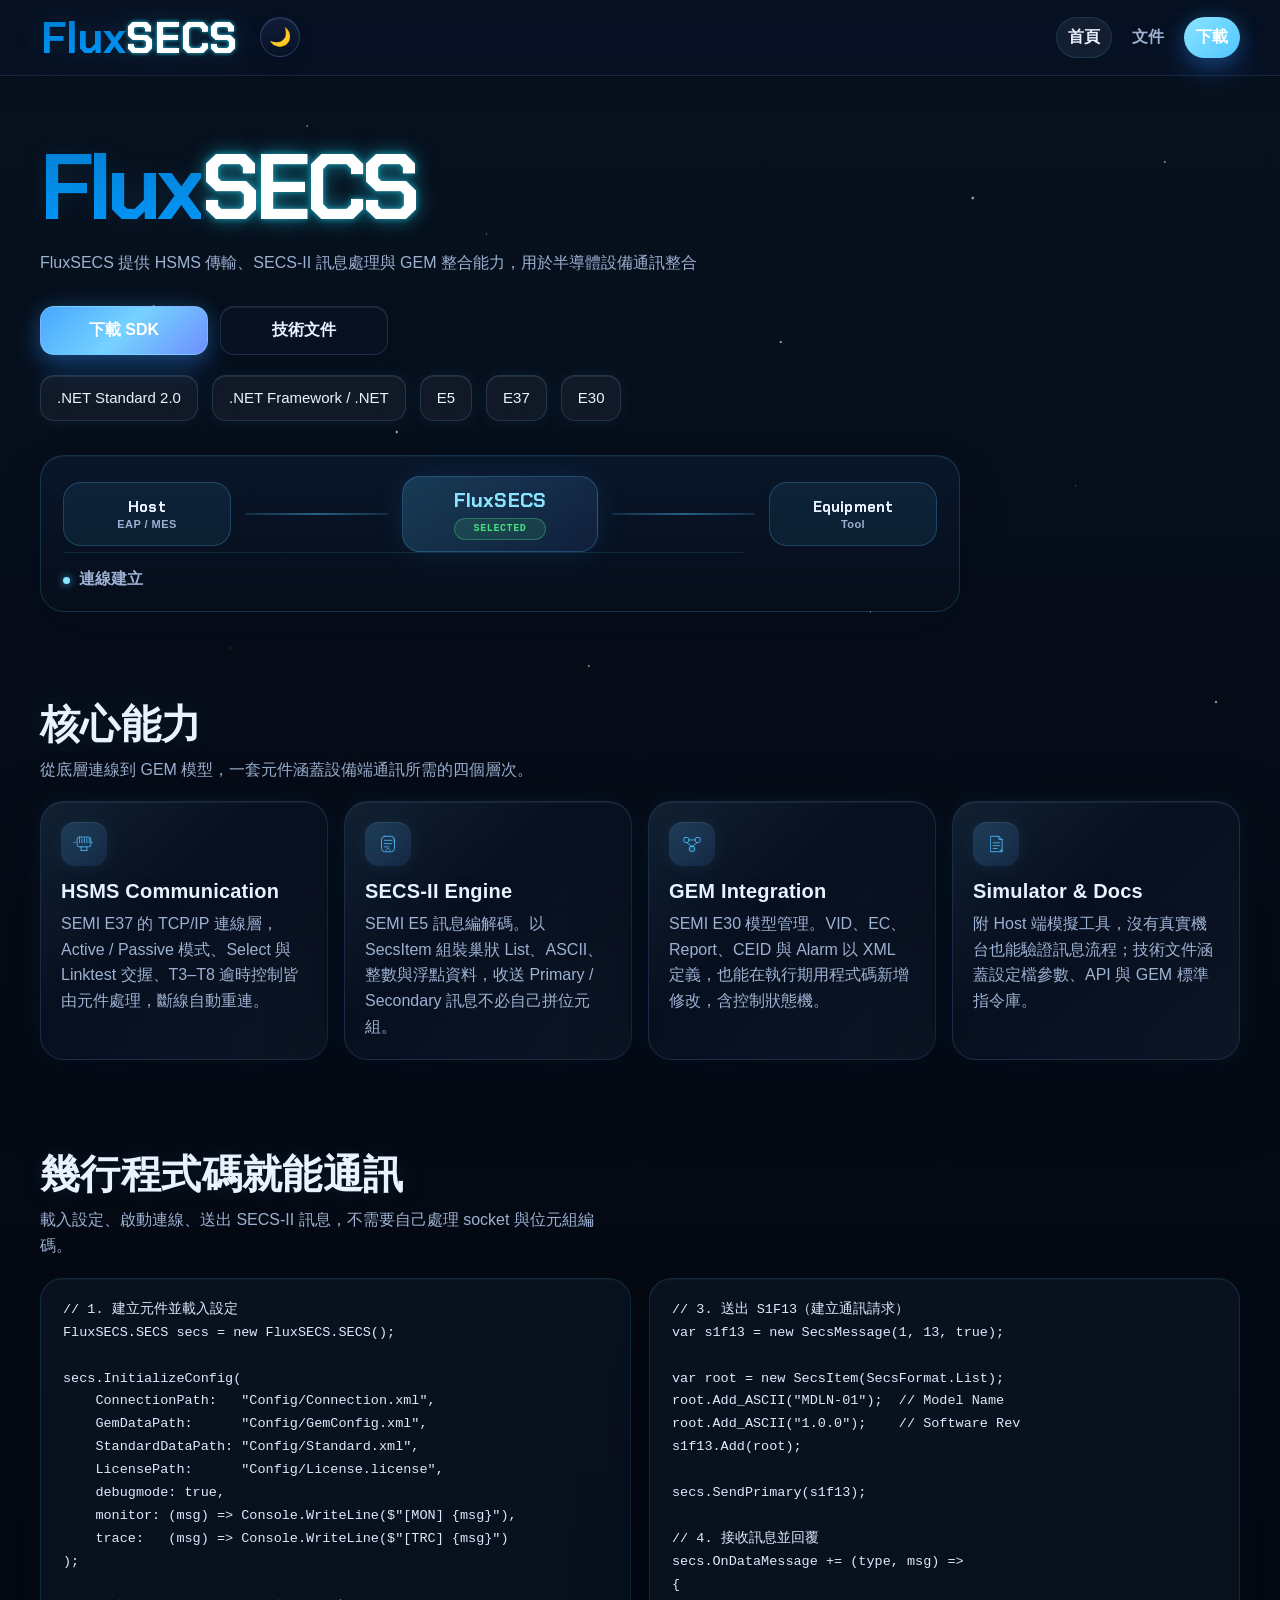
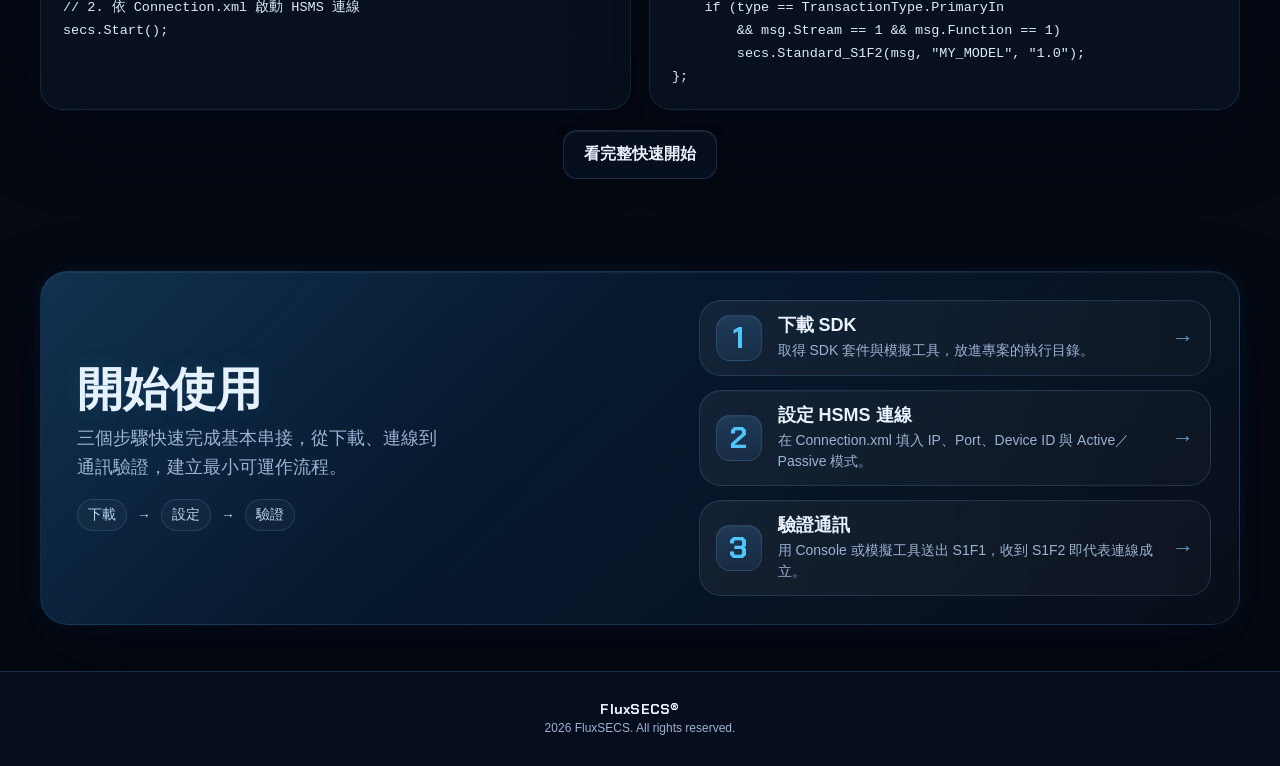
==== index.html @ 49c94592 "Update index.html" ====
<!DOCTYPE html>
<html lang="zh-Hant" data-theme="dark">
<head>
  <meta charset="utf-8"/>
  <meta name="viewport" content="width=device-width, initial-scale=1"/>
  <title>FluxSECS — 半導體設備通訊 SDK（HSMS / SECS-II / GEM）</title>
  <meta name="description" content="FluxSECS 是 .NET Standard 2.0 的半導體設備通訊 SDK，提供 SEMI E37 HSMS 傳輸、E5 SECS-II 訊息處理與 E30 GEM 整合，並附模擬工具與完整技術文件。"/>
  <link rel="preconnect" href="https://fonts.googleapis.com">
  <link rel="preconnect" href="https://fonts.gstatic.com" crossorigin>
  <link href="https://fonts.googleapis.com/css2?family=Chakra+Petch:wght@500;600;700&display=swap" rel="stylesheet">
  <script>(function(){try{var t=localStorage.getItem('fluxsecs-theme');document.documentElement.setAttribute('data-theme',t==='light'?'light':'dark');}catch(e){document.documentElement.setAttribute('data-theme','dark');}})();</script>
  <link rel="stylesheet" href="./assets/site.css?v=35">
  <script src="./assets/site.js?v=35" defer></script>
  <script src="./assets/home-demo.js?v=35" defer></script>
</head>
<body class="home-page simple-product-home flow-page">
  <div class="page-wrap">
    <header class="site-header">
      <div class="container">
        <nav class="navbar">
          <div class="brand-wrap">
            <a class="brand-link" href="./index.html" aria-label="FluxSECS Home">
              <svg class="logo-svg" viewBox="0 0 1000 300" xmlns="http://www.w3.org/2000/svg" role="img" aria-label="FluxSECS">
                <defs>
                  <linearGradient id="gradFlux" x1="0" y1="0" x2="0" y2="300" gradientUnits="userSpaceOnUse">
                    <stop offset="0" stop-color="#007ACC"/>
                    <stop offset="1" stop-color="#0099ff"/>
                  </linearGradient>
                  <linearGradient id="gradSecs" x1="0" y1="0" x2="0" y2="300" gradientUnits="userSpaceOnUse">
                    <stop offset="0" stop-color="#1e3a8a"/>
                    <stop offset="0.5" stop-color="#0f172a"/>
                    <stop offset="1" stop-color="#000000"/>
                  </linearGradient>
                  <filter id="glow" x="-50%" y="-50%" width="200%" height="200%">
                    <feDropShadow dx="0" dy="0" stdDeviation="10" flood-color="#22d3ee" flood-opacity="1"/>
                  </filter>
                </defs>
                <g class="logo-aurora">
                  <text x="6" y="228" font-family="'Chakra Petch', sans-serif" font-size="220" font-weight="700" fill="url(#gradFlux)">Flux</text>
                  <text x="436.5" y="228" font-family="'Chakra Petch', sans-serif" font-size="220" font-weight="700" fill="#ffffff" filter="url(#glow)">SECS</text>
                  <text x="436.5" y="228" font-family="'Chakra Petch', sans-serif" font-size="220" font-weight="700" fill="#ffffff">SECS</text>
                </g>
                <g class="logo-solar">
                  <text x="6" y="228" font-family="'Chakra Petch', sans-serif" font-size="220" font-weight="700" fill="url(#gradFlux)">Flux</text>
                  <text x="436.5" y="228" font-family="'Chakra Petch', sans-serif" font-size="220" font-weight="700" fill="none" stroke="#06b6d4" stroke-width="24" stroke-linejoin="round">SECS</text>
                  <text x="436.5" y="228" font-family="'Chakra Petch', sans-serif" font-size="220" font-weight="700" fill="url(#gradSecs)">SECS</text>
                </g>
              </svg>
            </a>
            <div class="header-actions">
              <button class="theme-toggle" id="themeBtn" type="button">🌙</button>
            </div>
          </div>
          <div class="nav-links">
            <a class="active" href="./index.html">首頁</a>
            <a href="./FluxSECS_Technical_Manual.html">文件</a>
            <a class="btn-primary" href="./Download.html">下載</a>
          </div>
        </nav>
      </div>
    </header>

    <main class="page-scroll">
      <section class="hero compact-hero simple-home-hero">
        <div class="container">
          <h1><span class="brand-flux">Flux</span><span class="brand-secs">SECS</span></h1>
          <p>FluxSECS 提供 HSMS 傳輸、SECS-II 訊息處理與 GEM 整合能力，用於半導體設備通訊整合</p>

          <div class="hero-actions home-hero-actions">
            <a class="btn btn-primary" href="./Download.html">下載 SDK</a>
            <a class="btn btn-secondary" href="./FluxSECS_Technical_Manual.html">技術文件</a>
          </div>

          <div class="support-inline simple-home-chips">
            <span class="support-chip">.NET Standard 2.0</span>
            <span class="support-chip">.NET Framework / .NET</span>
            <span class="support-chip">E5</span>
            <span class="support-chip">E37</span>
            <span class="support-chip">E30</span>
          </div>

          <div class="secs-demo" id="secsDemo" role="img"
               aria-label="SECS/GEM 通訊流程示意：Host 與 Equipment 透過 FluxSECS 完成 HSMS 交握、建立通訊、事件與警報回報">
            <div class="secs-stage">
              <div class="secs-node" data-node="host">
                <span class="secs-node-name">Host</span>
                <span class="secs-node-role">EAP / MES</span>
              </div>

              <div class="secs-wire" data-wire="left" aria-hidden="true">
                <span class="secs-wire-line"></span>
                <span class="secs-packet" data-packet="left" data-kind="data"></span>
              </div>

              <div class="secs-node secs-node-core" data-node="core">
                <span class="secs-node-name">FluxSECS</span>
                <span class="secs-state" data-tone="idle">NOT CONNECTED</span>
              </div>

              <div class="secs-wire" data-wire="right" aria-hidden="true">
                <span class="secs-wire-line"></span>
                <span class="secs-packet" data-packet="right" data-kind="data"></span>
              </div>

              <div class="secs-node" data-node="equip">
                <span class="secs-node-name">Equipment</span>
                <span class="secs-node-role">Tool</span>
              </div>
            </div>

            <p class="secs-log">
              <span class="secs-log-led" aria-hidden="true"></span>
              <span class="secs-log-text">等待連線…</span>
            </p>
          </div>
        </div>
      </section>

      <section class="section" id="features">
        <div class="container">
          <div class="section-head compact-head">
            <h2>核心能力</h2>
            <p>從底層連線到 GEM 模型，一套元件涵蓋設備端通訊所需的四個層次。</p>
          </div>
          <div class="grid-4 compact-grid">
            <article class="card compact-card">
              <div class="icon-pill" aria-hidden="true">
                <svg class="feature-icon" viewBox="0 0 64 64" xmlns="http://www.w3.org/2000/svg" fill="none" stroke="currentColor" stroke-width="2" stroke-linecap="round" stroke-linejoin="round">
                  <rect x="15" y="15" width="34" height="24" rx="6"/>
                  <path d="M21 19v10M27 19v10M33 19v10M39 19v10M45 19v10" opacity=".95"/>
                  <path d="M25 39v9m14-9v9M25 48h14"/>
                  <path d="M11 28h-5m47 0h-5" opacity=".7"/>
                </svg>
              </div>
              <h3>HSMS Communication</h3>
              <p>SEMI E37 的 TCP/IP 連線層，Active / Passive 模式、Select 與 Linktest 交握、T3–T8 逾時控制皆由元件處理，斷線自動重連。</p>
            </article>
            <article class="card compact-card">
              <div class="icon-pill" aria-hidden="true">
                <svg class="feature-icon" viewBox="0 0 64 64" xmlns="http://www.w3.org/2000/svg" fill="none" stroke="currentColor" stroke-width="2" stroke-linecap="round" stroke-linejoin="round">
                  <rect x="16" y="13" width="32" height="38" rx="8"/>
                  <path d="M23 23h18M23 31h18M23 39h11" opacity=".95"/>
                  <path d="M27 47c1.6-2.5 3.3-4 5-4s3.4 1.5 5 4" opacity=".9"/>
                  <path d="M44 18l4 4-4 4" opacity=".75"/>
                </svg>
              </div>
              <h3>SECS-II Engine</h3>
              <p>SEMI E5 訊息編解碼。以 SecsItem 組裝巢狀 List、ASCII、整數與浮點資料，收送 Primary / Secondary 訊息不必自己拼位元組。</p>
            </article>
            <article class="card compact-card">
              <div class="icon-pill" aria-hidden="true">
                <svg class="feature-icon" viewBox="0 0 64 64" xmlns="http://www.w3.org/2000/svg" fill="none" stroke="currentColor" stroke-width="2" stroke-linecap="round" stroke-linejoin="round">
                  <rect x="12" y="16" width="12" height="12" rx="3"/>
                  <rect x="40" y="16" width="12" height="12" rx="3"/>
                  <rect x="26" y="38" width="12" height="12" rx="3"/>
                  <path d="M24 22h16M18 28l14 10M46 28L32 38"/>
                  <circle cx="32" cy="44" r="9" opacity=".14" fill="currentColor" stroke="none"/>
                </svg>
              </div>
              <h3>GEM Integration</h3>
              <p>SEMI E30 模型管理。VID、EC、Report、CEID 與 Alarm 以 XML 定義，也能在執行期用程式碼新增修改，含控制狀態機。</p>
            </article>
            <article class="card compact-card">
              <div class="icon-pill" aria-hidden="true">
                <svg class="feature-icon" viewBox="0 0 64 64" xmlns="http://www.w3.org/2000/svg" fill="none" stroke="currentColor" stroke-width="2" stroke-linecap="round" stroke-linejoin="round">
                  <path d="M19 13h20l8 8v30H19z"/>
                  <path d="M39 13v8h8"/>
                  <path d="M25 29h16M25 36h16M25 43h10" opacity=".95"/>
                  <path d="M42 45l6 6m0-6l-6 6" opacity=".78"/>
                </svg>
              </div>
              <h3>Simulator &amp; Docs</h3>
              <p>附 Host 端模擬工具，沒有真實機台也能驗證訊息流程；技術文件涵蓋設定檔參數、API 與 GEM 標準指令庫。</p>
            </article>
          </div>
        </div>
      </section>

      <section class="section" id="quickstart-code">
        <div class="container">
          <div class="section-head compact-head">
            <h2>幾行程式碼就能通訊</h2>
            <p>載入設定、啟動連線、送出 SECS-II 訊息，不需要自己處理 socket 與位元組編碼。</p>
          </div>
          <div class="grid-2 compact-grid code-sample-grid">
            <div class="code-block">
<pre><code>// 1. 建立元件並載入設定
FluxSECS.SECS secs = new FluxSECS.SECS();

secs.InitializeConfig(
    ConnectionPath:   "Config/Connection.xml",
    GemDataPath:      "Config/GemConfig.xml",
    StandardDataPath: "Config/Standard.xml",
    LicensePath:      "Config/License.license",
    debugmode: true,
    monitor: (msg) =&gt; Console.WriteLine($"[MON] {msg}"),
    trace:   (msg) =&gt; Console.WriteLine($"[TRC] {msg}")
);

// 2. 依 Connection.xml 啟動 HSMS 連線
secs.Start();</code></pre>
            </div>
            <div class="code-block">
<pre><code>// 3. 送出 S1F13（建立通訊請求）
var s1f13 = new SecsMessage(1, 13, true);

var root = new SecsItem(SecsFormat.List);
root.Add_ASCII("MDLN-01");  // Model Name
root.Add_ASCII("1.0.0");    // Software Rev
s1f13.Add(root);

secs.SendPrimary(s1f13);

// 4. 接收訊息並回覆
secs.OnDataMessage += (type, msg) =&gt;
{
    if (type == TransactionType.PrimaryIn
        &amp;&amp; msg.Stream == 1 &amp;&amp; msg.Function == 1)
        secs.Standard_S1F2(msg, "MY_MODEL", "1.0");
};</code></pre>
            </div>
          </div>
          <div class="code-sample-foot">
            <a class="btn btn-secondary" href="./FluxSECS_Technical_Manual.html#section-1-2">看完整快速開始</a>
          </div>
        </div>
      </section>

      <section class="section">
        <div class="container split-banner compact-banner getting-started-shell">
          <div class="getting-started-copy">
            <div class="section-head compact-head gs-head" style="margin-bottom:0;">
              <h2>開始使用</h2>
              <p>三個步驟快速完成基本串接，從下載、連線到通訊驗證，建立最小可運作流程。</p>
            </div>
            <div class="gs-mini-flow" aria-hidden="true">
              <span class="gs-pill">下載</span>
              <span class="gs-flow-arrow">→</span>
              <span class="gs-pill">設定</span>
              <span class="gs-flow-arrow">→</span>
              <span class="gs-pill">驗證</span>
            </div>
          </div>
          <div class="step-list compact-steps gs-steps">
            <a class="step gs-step" href="./Download.html">
              <div class="step-no">1</div>
              <div class="gs-step-body">
                <strong>下載 SDK</strong>
                <p>取得 SDK 套件與模擬工具，放進專案的執行目錄。</p>
              </div>
              <div class="gs-step-arrow" aria-hidden="true">→</div>
            </a>
            <a class="step gs-step" href="./FluxSECS_Technical_Manual.html#section-1-3">
              <div class="step-no">2</div>
              <div class="gs-step-body">
                <strong>設定 HSMS 連線</strong>
                <p>在 Connection.xml 填入 IP、Port、Device ID 與 Active／Passive 模式。</p>
              </div>
              <div class="gs-step-arrow" aria-hidden="true">→</div>
            </a>
            <a class="step gs-step" href="./FluxSECS_Technical_Manual.html#section-1-2">
              <div class="step-no">3</div>
              <div class="gs-step-body">
                <strong>驗證通訊</strong>
                <p>用 Console 或模擬工具送出 S1F1，收到 S1F2 即代表連線成立。</p>
              </div>
              <div class="gs-step-arrow" aria-hidden="true">→</div>
            </a>
          </div>
        </div>
      </section>
    </main>

    <footer class="footer">
      <div class="container footer-stack">
        <div class="footer-brand">FluxSECS®</div>
        <div class="footer-copy">2026 FluxSECS. All rights reserved.</div>
      </div>
    </footer>
  </div>
</body>
</html>
---- assets/site.css ----
:root {
  --bg: #030814;
  --bg-2: #071223;
  --panel: rgba(9, 18, 36, 0.78);
  --panel-2: rgba(8, 17, 34, 0.90);
  --text: #eaf2ff;
  --muted: #9db1d2;
  --brand: #50c6ff;
  --brand-2: #78d8ff;
  --brand-3: #2f9bff;
  --line: rgba(125, 169, 234, 0.18);
  --shadow: 0 28px 72px rgba(1, 6, 18, 0.48);
  --scroll-thumb: rgba(80, 198, 255, 0.35);
  --radius: 24px;
  --max: 1200px;
  --header-h: 76px;
}
[data-theme="light"] {
  --bg: #eef6ff;
  --bg-2: #f9fbff;
  --panel: rgba(255,255,255,.78);
  --panel-2: rgba(255,255,255,.92);
  --text: #0f172a;
  --muted: #5a6f8d;
  --brand: #0f8ae8;
  --brand-2: #38bdf8;
  --brand-3: #2563eb;
  --line: rgba(75, 115, 170, .14);
  --shadow: 0 24px 60px rgba(26, 51, 90, 0.10);
  --scroll-thumb: rgba(15,138,232,.24);
}
* { box-sizing: border-box; }
html, html *, body, body * {
  -webkit-user-select: none !important;
  -moz-user-select: none !important;
  -ms-user-select: none !important;
  user-select: none !important;
}
html {
  overflow: hidden;
  scroll-behavior: smooth;
  scrollbar-gutter: auto;
}
*::selection { background: rgba(56,189,248,.28); color: inherit; }
*::-moz-selection { background: rgba(56,189,248,.28); color: inherit; }
body {
  margin: 0;
  height: 100vh;
  min-height: 0;
  overflow: hidden;
  padding-top: var(--header-h);
  padding-bottom: 86px;
  font-family: "Segoe UI", Inter, Roboto, Arial, sans-serif;
  background:
    radial-gradient(circle at 16% 16%, rgba(120,216,255,.15), transparent 0 20%),
    radial-gradient(circle at 84% 12%, rgba(47,155,255,.16), transparent 0 18%),
    radial-gradient(circle at 50% 100%, rgba(80,198,255,.08), transparent 0 24%),
    linear-gradient(180deg, var(--bg-2), var(--bg));
  color: var(--text);
  position: relative;
}
body::before {
  content: "";
  position: fixed;
  inset: 0;
  pointer-events: none;
  z-index: -2;
}
body::after {
  content: "";
  position: fixed;
  inset: 0;
  pointer-events: none;
  z-index: -1;
}
[data-theme="dark"] body::before {
  background:
    radial-gradient(circle at 18% 16%, rgba(86,177,255,.18), transparent 0 18%),
    radial-gradient(circle at 82% 12%, rgba(56,189,248,.14), transparent 0 16%),
    radial-gradient(circle at 76% 74%, rgba(63,169,255,.12), transparent 0 20%),
    radial-gradient(circle at 24% 78%, rgba(72,120,255,.10), transparent 0 18%),
    linear-gradient(180deg, rgba(2,7,18,.10), rgba(2,7,18,.30));
}
[data-theme="dark"] body::after {
  opacity: .5;
  background-image:
    radial-gradient(1.3px 1.3px at 6% 18%, rgba(255,255,255,.98), transparent 60%),
    radial-gradient(1.1px 1.1px at 14% 74%, rgba(255,255,255,.72), transparent 60%),
    radial-gradient(1.4px 1.4px at 22% 44%, rgba(255,255,255,.78), transparent 60%),
    radial-gradient(1px 1px at 36% 28%, rgba(255,255,255,.62), transparent 60%),
    radial-gradient(1.5px 1.5px at 48% 12%, rgba(255,255,255,.92), transparent 60%),
    radial-gradient(1px 1px at 57% 64%, rgba(255,255,255,.72), transparent 60%),
    radial-gradient(1.2px 1.2px at 68% 24%, rgba(255,255,255,.8), transparent 60%),
    radial-gradient(1px 1px at 78% 42%, rgba(255,255,255,.68), transparent 60%),
    radial-gradient(1.4px 1.4px at 88% 18%, rgba(255,255,255,.86), transparent 60%),
    radial-gradient(1.1px 1.1px at 92% 78%, rgba(255,255,255,.64), transparent 60%),
    radial-gradient(1200px 520px at 50% -12%, rgba(70,150,255,.08), transparent 60%);
}
[data-theme="light"] body {
  background:
    radial-gradient(circle at 12% 10%, rgba(56,189,248,.18), transparent 0 18%),
    radial-gradient(circle at 88% 10%, rgba(37,99,235,.14), transparent 0 18%),
    radial-gradient(circle at 50% 0%, rgba(125,211,252,.15), transparent 0 22%),
    linear-gradient(180deg, #ffffff 0%, #f8fbff 18%, #f1f7ff 58%, #edf5ff 100%);
}
[data-theme="light"] body::before {
  background:
    linear-gradient(rgba(86,177,255,.06) 1px, transparent 1px),
    linear-gradient(90deg, rgba(86,177,255,.06) 1px, transparent 1px),
    radial-gradient(circle at 18% 16%, rgba(56,189,248,.12), transparent 0 16%),
    radial-gradient(circle at 82% 10%, rgba(37,99,235,.10), transparent 0 16%);
  background-size: 34px 34px, 34px 34px, auto, auto;
  mask-image: linear-gradient(180deg, rgba(0,0,0,.54), rgba(0,0,0,.24) 50%, transparent 84%);
}
[data-theme="light"] body::after {
  background:
    radial-gradient(circle at 50% -12%, rgba(56,189,248,.18), transparent 28%),
    radial-gradient(circle at 74% 22%, rgba(37,99,235,.10), transparent 18%),
    radial-gradient(circle at 10% 78%, rgba(14,165,233,.10), transparent 18%);
}
a, button { -webkit-tap-highlight-color: transparent; }
/* unified scrollbars */
.page-scroll,
.main-content,
.tech-sidebar {
  scrollbar-width: thin;
  scrollbar-color: transparent transparent;
  scrollbar-gutter: stable;
}
.page-scroll.is-scrolling,
.main-content.is-scrolling,
.tech-sidebar.is-scrolling {
  scrollbar-color: var(--scroll-thumb) transparent;
}
.page-scroll::-webkit-scrollbar,
.main-content::-webkit-scrollbar,
.tech-sidebar::-webkit-scrollbar {
  width: 10px;
  height: 10px;
}
.page-scroll::-webkit-scrollbar-thumb,
.main-content::-webkit-scrollbar-thumb,
.tech-sidebar::-webkit-scrollbar-thumb {
  background: transparent;
  border-radius: 999px;
  border: 2px solid transparent;
  background-clip: padding-box;
}
.page-scroll.is-scrolling::-webkit-scrollbar-thumb,
.main-content.is-scrolling::-webkit-scrollbar-thumb,
.tech-sidebar.is-scrolling::-webkit-scrollbar-thumb {
  background: var(--scroll-thumb);
}
.page-scroll::-webkit-scrollbar-track,
.main-content::-webkit-scrollbar-track,
.tech-sidebar::-webkit-scrollbar-track {
  background: rgba(148, 163, 184, 0.08);
}
.page-wrap { height: 100%; min-height: 0; display: flex; flex-direction: column; overflow: hidden; }
body:not(.technical-manual-page) .page-wrap > main { flex: 1 1 auto; min-height: 0; overflow-y: auto; overflow-x: hidden; scrollbar-gutter: stable; }
.container { width: min(var(--max), calc(100% - 40px)); margin: 0 auto; }
.site-header {
  position: fixed; top: 0; left: 0; right: 0; z-index: 1000; height: var(--header-h);
  backdrop-filter: blur(18px) saturate(135%);
  background: color-mix(in srgb, var(--bg) 72%, transparent);
  border-bottom: 1px solid var(--line);
  box-shadow: 0 10px 30px rgba(2, 8, 24, .14);
}
[data-theme="light"] .site-header { background: rgba(250,252,255,.78); box-shadow: 0 10px 28px rgba(34, 72, 124, .08); }
.site-header .container { height: 100%; }
.navbar { height: 100%; display: flex; align-items: center; justify-content: space-between; gap: 18px; }
.brand-wrap { display: flex; align-items: center; gap: 22px; min-width: 0; }
.brand-link { display: flex; align-items: center; text-decoration: none; }
.logo-svg { width: 198px; height: auto; display: block; overflow: visible; }
.logo-aurora { display: block; }
.logo-solar { display: none; }
[data-theme="light"] .logo-aurora { display: none; }
[data-theme="light"] .logo-solar { display: block; }
.header-actions { display: flex; align-items: center; gap: 10px; }
.theme-toggle {
  width: 40px;
  height: 40px;
  border-radius: 999px;
  border: 1px solid var(--line);
  background: var(--panel);
  color: var(--text);
  cursor: pointer;
  transition: .22s ease;
  display: inline-flex;
  align-items: center;
  justify-content: center;
  font-size: 18px;
  line-height: 1;
  padding: 0;
}
.theme-toggle:hover {
  transform: translateY(-1px);
  border-color: rgba(56,189,248,.45);
  box-shadow: 0 0 0 4px rgba(56,189,248,.12);
}
.theme-toggle:focus-visible {
  outline: none;
  border-color: rgba(56,189,248,.55);
  box-shadow: 0 0 0 4px rgba(56,189,248,.14);
}
.site-header .nav-links { display: flex; gap: 8px; align-items: center; flex-wrap: wrap; justify-content: flex-end; }
.site-header .nav-links a {
  text-decoration: none; color: var(--muted); font-weight: 600; padding: 10px 12px; border-radius: 999px; transition: .2s ease;
}
.site-header .nav-links a:hover, .site-header .nav-links a.active { color: var(--text); background: rgba(148,163,184,.10); box-shadow: inset 0 0 0 1px rgba(80,198,255,.14); }
.site-header .nav-links .btn-primary { color: #fff; background: linear-gradient(135deg, var(--brand-2), var(--brand)); }
.site-header .nav-links .btn-primary:hover { background: linear-gradient(135deg, var(--brand), var(--brand-3)); }
.hero { padding: 72px 0 54px; }
.hero-grid { display: grid; grid-template-columns: 1.08fr .92fr; gap: 34px; align-items: center; }
.eyebrow {
  display: inline-flex; align-items: center; gap: 8px; padding: 8px 14px; border-radius: 999px; background: rgba(56,189,248,.11);
  color: var(--brand); font-weight: 700; font-size: 13px; border: 1px solid rgba(56,189,248,.22);
}
.hero h1 { font-size: clamp(42px, 6vw, 76px); line-height: 1.02; margin: 16px 0 10px; font-family: "Chakra Petch", sans-serif; letter-spacing: -0.03em; }
.hero h1 .line-2 { display:block; font-size: clamp(26px, 4vw, 42px); margin-top: 10px; color: var(--text); }
.hero p { margin: 0; font-size: 17px; color: var(--muted); max-width: none; line-height: 1.7; }
.hero-actions { display: flex; gap: 14px; flex-wrap: wrap; margin-top: 26px; }
.btn {
  display: inline-flex; align-items: center; justify-content: center; gap: 10px; padding: 13px 20px; border-radius: 14px;
  font-weight: 700; text-decoration: none; transition: .2s ease; border: 1px solid transparent;
}
.btn:hover { transform: translateY(-1px); }
.btn-primary { color: #fff; background: linear-gradient(135deg, var(--brand-2), var(--brand), var(--brand-3)); box-shadow: 0 18px 40px rgba(26, 143, 232, .32), inset 0 1px 0 rgba(255,255,255,.18); }
.btn-secondary { color: var(--text); border-color: var(--line); background: linear-gradient(180deg, color-mix(in srgb, var(--panel) 92%, transparent), color-mix(in srgb, var(--panel-2) 92%, transparent)); }
.hero-notes { margin-top: 16px; display: flex; gap: 10px; flex-wrap: wrap; }
.badge { padding: 8px 12px; border-radius: 999px; border: 1px solid var(--line); background: rgba(148,163,184,.08); color: var(--muted); font-weight: 600; font-size: 13px; }

.doc-jump-link {
  display: inline-flex;
  align-items: center;
  gap: 6px;
  padding: 4px 10px;
  border-radius: 999px;
  color: #9fd8ff;
  background: rgba(80,150,255,0.14);
  border: 1px solid rgba(120,200,255,0.65);
  text-decoration: none;
  font-weight: 700;
  box-shadow: inset 0 0 6px rgba(120,200,255,0.15);
  transition: all .2s ease;
}
.doc-jump-link:hover {
  color: #d9f3ff;
  background: rgba(80,150,255,0.22);
  border-color: #8cd6ff;
  box-shadow: inset 0 0 8px rgba(120,200,255,0.25), 0 0 10px rgba(100,180,255,0.25);
}
.preview-panel { background: linear-gradient(180deg, rgba(10,20,39,.88), rgba(8,16,32,.76)); border: 1px solid rgba(90,180,255,.18); border-radius: 28px; padding: 22px; box-shadow: var(--shadow), inset 0 1px 0 rgba(255,255,255,.04); }
[data-theme="light"] .preview-panel { background: linear-gradient(180deg, rgba(255,255,255,.94), rgba(247,251,255,.90)); border-color: rgba(56,189,248,.16); box-shadow: 0 22px 46px rgba(32, 72, 128, .10), inset 0 1px 0 rgba(255,255,255,.8); }
.preview-head { display: flex; justify-content: space-between; align-items: center; color: var(--muted); font-size: 13px; }
.preview-body { margin-top: 18px; display: grid; gap: 14px; }
.metric-grid { display: grid; grid-template-columns: repeat(2, 1fr); gap: 14px; }
.metric { background: rgba(148,163,184,.08); border: 1px solid var(--line); border-radius: 18px; padding: 18px; }
.metric strong { display: block; font: 700 28px/1.1 "Chakra Petch", sans-serif; margin-bottom: 8px; }
.stack-list { display: grid; gap: 10px; }
.stack-item { display: flex; justify-content: space-between; align-items: center; gap: 12px; padding: 12px 14px; border-radius: 14px; background: rgba(148,163,184,.08); border: 1px solid var(--line); }
.stack-item span:last-child { color: var(--brand); font-weight: 700; }
.section { padding: 46px 0; }
.section-head { max-width: 680px; margin-bottom: 22px; }
.section-head h2 { margin: 0 0 10px; font: 700 clamp(30px, 4vw, 40px)/1.12 "Chakra Petch", sans-serif; }
.section-head p { margin: 0; color: var(--muted); line-height: 1.7; font-size: 17px; }
.grid-4, .grid-3, .grid-2 { display: grid; gap: 18px; }
.grid-4 { grid-template-columns: repeat(4, minmax(0, 1fr)); }
.grid-3 { grid-template-columns: repeat(3, minmax(0, 1fr)); }
.grid-2 { grid-template-columns: repeat(2, minmax(0, 1fr)); }
.card { background: linear-gradient(180deg, color-mix(in srgb, var(--panel) 92%, transparent), color-mix(in srgb, var(--panel-2) 90%, transparent)); border: 1px solid var(--line); border-radius: var(--radius); padding: 24px; box-shadow: var(--shadow), inset 0 1px 0 rgba(255,255,255,.05); transition: transform .24s ease, box-shadow .24s ease, border-color .24s ease; }
.card:hover { transform: translateY(-4px); border-color: rgba(95, 187, 255, .30); box-shadow: 0 30px 80px rgba(1, 6, 18, .46), 0 0 0 1px rgba(80,198,255,.06), inset 0 1px 0 rgba(255,255,255,.05); }
[data-theme="light"] .card,
[data-theme="light"] .step,
[data-theme="light"] .doc-item,
[data-theme="light"] .support-inline .support-chip,
[data-theme="light"] .badge {
  background: linear-gradient(180deg, rgba(255,255,255,.68), rgba(244,249,255,.52));
  border-color: rgba(96, 165, 250, .16);
  box-shadow:
    0 24px 56px rgba(24, 54, 98, .10),
    inset 0 1px 0 rgba(255,255,255,.95),
    inset 0 -1px 0 rgba(255,255,255,.34);
  backdrop-filter: blur(18px) saturate(150%);
  -webkit-backdrop-filter: blur(18px) saturate(150%);
}
[data-theme="light"] .card:hover,
[data-theme="light"] .step:hover,
[data-theme="light"] .doc-item:hover {
  border-color: rgba(59, 130, 246, .24);
  box-shadow:
    0 28px 64px rgba(24, 54, 98, .12),
    0 0 0 1px rgba(147, 197, 253, .20),
    inset 0 1px 0 rgba(255,255,255,.98),
    inset 0 -1px 0 rgba(255,255,255,.42);
}
[data-theme="light"] .site-header {
  background: rgba(252, 254, 255, .62);
  border-bottom-color: rgba(96, 165, 250, .14);
  box-shadow:
    0 14px 34px rgba(34, 72, 124, .08),
    inset 0 1px 0 rgba(255,255,255,.82);
  backdrop-filter: blur(22px) saturate(165%);
  -webkit-backdrop-filter: blur(22px) saturate(165%);
}
[data-theme="light"] .preview-panel,
[data-theme="light"] .site-footer,
[data-theme="light"] .doc-sidebar,
[data-theme="light"] .manual-toc,
[data-theme="light"] .manual-block,
[data-theme="light"] .manual-callout,
[data-theme="light"] .manual-card,
[data-theme="light"] .support-card,
[data-theme="light"] .download-card {
  background: linear-gradient(180deg, rgba(255,255,255,.70), rgba(243,248,255,.54));
  border-color: rgba(96, 165, 250, .16);
  box-shadow:
    0 24px 56px rgba(24, 54, 98, .10),
    inset 0 1px 0 rgba(255,255,255,.96),
    inset 0 -1px 0 rgba(255,255,255,.32);
  backdrop-filter: blur(18px) saturate(150%);
  -webkit-backdrop-filter: blur(18px) saturate(150%);
}
[data-theme="light"] .split-banner {
  background: linear-gradient(135deg, rgba(255,255,255,.92), rgba(234,245,255,.92));
  border-color: rgba(56,189,248,.22);
}
[data-theme="light"] .icon-pill,
[data-theme="light"] .step-no {
  background: linear-gradient(135deg, rgba(56,189,248,.18), rgba(37,99,235,.10));
}
[data-theme="light"] .hero h1,
[data-theme="light"] .section-head h2 {
  text-shadow: 0 0 18px rgba(56,189,248,.08);
}
[data-theme="light"] .card:hover,
[data-theme="light"] .doc-item:hover {
  box-shadow: 0 24px 52px rgba(24, 54, 98, .12), 0 0 0 1px rgba(56,189,248,.08), inset 0 1px 0 rgba(255,255,255,.85);
  border-color: rgba(15,138,232,.24);
}

.card h3, .card h4 { margin: 0 0 10px; font-size: 20px; }
.card p { margin: 0; color: var(--muted); line-height: 1.75; }
.icon-pill { width: 44px; height: 44px; display: inline-grid; place-items: center; border-radius: 14px; background: rgba(56,189,248,.12); color: var(--brand); margin-bottom: 14px; font-size: 22px; }

.feature-icon{width:26px;height:26px;display:block;overflow:visible;filter:drop-shadow(0 0 10px rgba(111,211,255,.18));}
[data-theme="light"] .feature-icon{filter:none;}
.icon-pill{overflow:hidden;}

.kicker { color: var(--brand); font-weight: 700; font-size: 13px; letter-spacing: .04em; text-transform: uppercase; }
.arch-shell { display: grid; grid-template-columns: 1fr 1fr; gap: 20px; align-items: stretch; }
.arch-diagram { display: grid; gap: 12px; }
.layer { border-radius: 18px; padding: 18px 20px; border: 1px solid var(--line); background: linear-gradient(135deg, rgba(80,198,255,.10), rgba(148,163,184,.08)); font-weight: 700; box-shadow: inset 0 1px 0 rgba(255,255,255,.04); }
.layer small { display: block; margin-top: 6px; color: var(--muted); font-weight: 600; }
.arrow { text-align: center; color: var(--brand); font-size: 22px; }
.code-block { background: linear-gradient(180deg, #09111f, #07101c); color: #dbeafe; border-radius: 22px; padding: 22px; border: 1px solid rgba(56,189,248,.15); box-shadow: var(--shadow), inset 0 1px 0 rgba(255,255,255,.04); overflow-x: auto; }
[data-theme="light"] .code-block { background: #0f172a; color: #e5eefb; }
pre { margin: 0; font: 14px/1.65 ui-monospace, SFMono-Regular, Menlo, Consolas, monospace; }
.step-list { display: grid; gap: 14px; }
.step { display: grid; grid-template-columns: 52px 1fr; gap: 16px; align-items: start; padding: 18px; border-radius: 18px; border: 1px solid var(--line); background: linear-gradient(180deg, rgba(148,163,184,.09), rgba(148,163,184,.05)); box-shadow: inset 0 1px 0 rgba(255,255,255,.04); }
.step-no { width: 52px; height: 52px; border-radius: 16px; display: grid; place-items: center; background: rgba(56,189,248,.14); color: var(--brand); font: 700 24px/1 "Chakra Petch", sans-serif; }
.split-banner { display: grid; grid-template-columns: 1.08fr .92fr; gap: 18px; align-items: center; padding: 28px; border-radius: 28px; background: linear-gradient(135deg, rgba(20,120,215,.24), rgba(9,22,46,.14)); border: 1px solid rgba(56,189,248,.20); box-shadow: var(--shadow), inset 0 1px 0 rgba(255,255,255,.05); }
.data-list { display: grid; gap: 14px; }
.data-row { display: flex; justify-content: space-between; gap: 12px; padding: 14px 0; border-bottom: 1px solid var(--line); }
.data-row:last-child { border-bottom: none; }
.note-box { padding: 18px 20px; border-radius: 18px; border: 1px dashed rgba(56,189,248,.35); background: linear-gradient(180deg, rgba(56,189,248,.08), rgba(56,189,248,.04)); color: var(--muted); line-height: 1.7; }
.doc-list { display: grid; gap: 12px; }
.doc-item { display: flex; gap: 14px; align-items: start; justify-content: space-between; padding: 18px; border-radius: 18px; background: linear-gradient(180deg, rgba(148,163,184,.09), rgba(148,163,184,.05)); border: 1px solid var(--line); text-decoration: none; color: inherit; transition: transform .22s ease, border-color .22s ease, box-shadow .22s ease; }
.doc-item:hover { transform: translateY(-3px); border-color: rgba(95, 187, 255, .28); box-shadow: 0 18px 40px rgba(1, 6, 18, .18); }
.doc-item strong { display: block; margin-bottom: 4px; }
.doc-item small { color: var(--muted); line-height: 1.65; }
.footer {
  flex-shrink: 0;
  position: fixed;
  left: 0;
  right: 0;
  bottom: 0;
  height: 86px;
  display: flex;
  align-items: center;
  justify-content: center;
  padding: 0 18px;
  color: var(--muted);
  background: color-mix(in srgb, var(--panel-2) 84%, transparent);
  border-top: 1px solid var(--line);
  backdrop-filter: blur(18px) saturate(135%);
  box-shadow: 0 -10px 28px rgba(1, 6, 18, .12);
  z-index: 1000;
}
[data-theme="light"] .footer {
  background: rgba(249,252,255,.88);
}
.footer-grid { display: grid; grid-template-columns: 1.2fr .8fr .8fr; gap: 20px; }
.footer h4 { margin: 0 0 10px; color: var(--text); }
.list-plain { margin: 0; padding: 0; list-style: none; display: grid; gap: 8px; }
.list-plain a { text-decoration: none; color: var(--muted); }
.list-plain a:hover { color: var(--text); }
.footer-bottom { text-align:center; margin-top: 28px; padding-top: 18px; border-top: 1px solid var(--line); font-size: 14px; }
.centered-hero { padding: 70px 0 30px; }
.centered-hero h1 { margin: 12px 0 14px; font: 700 clamp(34px, 5vw, 56px)/1.08 "Chakra Petch", sans-serif; }
.centered-hero p { color: var(--muted); max-width: 860px; margin: 0; line-height: 1.75; }
.notice-row { display: flex; gap: 12px; flex-wrap: wrap; margin-top: 16px; }
.table-like { display: grid; gap: 12px; }
.table-row { display: grid; grid-template-columns: 1.1fr .7fr .8fr; gap: 14px; padding: 16px 18px; border-radius: 18px; background: rgba(148,163,184,.08); border: 1px solid var(--line); }
.mini { font-size: 13px; color: var(--muted); }
.support-inline { display:flex; gap:18px; flex-wrap:wrap; margin-top:18px; }
.support-inline .support-chip { padding: 10px 14px; border-radius: 14px; border: 1px solid var(--line); background: rgba(148,163,184,.08); }
@media (max-width: 980px) {
  .hero-grid, .arch-shell, .split-banner, .footer-grid, .grid-4, .grid-3, .grid-2, .table-row { grid-template-columns: 1fr; }
  .nav-links { display: none; }
  .logo-svg { width: 170px; }
  .hero { padding-top: 56px; }
  .brand-wrap { gap: 16px; }
}


.compact-hero{padding:60px 0 40px;}
.compact-head{max-width:560px;margin-bottom:18px;}
.compact-head p{font-size:16px;line-height:1.65;}
.compact-grid{gap:16px;}
.compact-card{padding:20px;}
.compact-card p{line-height:1.6;}
.compact-card h3{margin-bottom:8px;}
.preview-panel-simple{padding:18px 18px 16px;max-width:440px;justify-self:end;}
.compact-arch{max-width:720px;}
.compact-arch .layer{padding:16px 18px;}
.compact-banner{padding:24px;}
.compact-banner .step{padding:14px 16px;}
.compact-banner .step-no{width:44px;height:44px;font-size:20px;border-radius:14px;}
.compact-page-hero{padding:56px 0 18px;}
.compact-page-hero h1{margin:0 0 10px;}
.compact-page-hero p{max-width:520px;line-height:1.65;}
.compact-section{padding-top:28px;}
@media (max-width: 980px){
  .preview-panel-simple{max-width:none;justify-self:stretch;}
}


/* V1.3 cleanup */
.hero-grid{grid-template-columns:minmax(0,780px);justify-content:start;}
.compact-hero .hero-grid{align-items:start;}
.compact-hero h1{max-width:760px;}
.compact-hero p{max-width:none;}
@media (max-width:980px){.hero-grid{grid-template-columns:1fr;}}


.manual-layout{
  display:grid;
  grid-template-columns: repeat(2, minmax(0, 1fr));
  gap:20px;
  align-items:start;
}
.manual-stack{
  display:grid;
  gap:20px;
}
.manual-title{
  font-size:28px !important;
  margin:0 0 12px !important;
  font-family:"Chakra Petch",sans-serif;
}
@media (max-width: 960px){
  .manual-layout{
    grid-template-columns:1fr;
  }
}


/* v1.9 docs refinement */
.docs-home-grid .card,
.manual-overview-grid .card{height:100%;}
.docs-intro{margin-top:4px; color:var(--muted); line-height:1.7;}
.manual-overview-grid{display:grid; grid-template-columns:1fr 1fr; gap:18px; align-items:start;}
.manual-link-grid{margin-top:4px;}
.manual-title{font:700 clamp(26px,3vw,34px)/1.12 "Chakra Petch", sans-serif; margin:0 0 12px;}
.mini-points{display:grid; gap:12px; margin-top:18px;}
@media (max-width:980px){
  .manual-overview-grid{grid-template-columns:1fr;}
}

.footer-stack{display:flex;flex-direction:column;align-items:center;justify-content:center;gap:4px;text-align:center;line-height:1.25;}
.footer-brand{font:700 14px/1.1 "Chakra Petch", sans-serif;color:var(--text);letter-spacing:.02em;}
.footer-copy{font-size:12px;color:var(--muted);}
@media (max-width: 980px) {
  body { padding-bottom: 82px; }
  .footer { height: 82px; }
}


/* v2.6 technical manual */

.technical-manual-page{padding-top:var(--header-h);padding-bottom:86px;overflow:hidden;height:100vh;--tech-sidebar-w:248px;--tech-gap:16px;--tech-left:max(20px, calc((100vw - var(--max)) / 2));}
html:has(body.technical-manual-page){overflow:hidden;}
body.technical-manual-page{overflow:hidden;}
.tech-shell{display:block;height:calc(100vh - var(--header-h) - 86px);overflow:hidden;}
.tech-sidebar{position:fixed;top:var(--header-h);left:var(--tech-left);bottom:86px;width:var(--tech-sidebar-w);padding:18px 0;overflow-y:auto;background:color-mix(in srgb,var(--panel-2) 90%,transparent);border-right:1px solid var(--line);backdrop-filter:blur(14px);}
[data-theme="light"] .tech-sidebar{background:rgba(249,252,255,.92);}
.tech-sidebar .sidebar-header{padding:0 18px 16px;margin-bottom:12px;border-bottom:1px solid var(--line);}
.tech-sidebar .brand-group{display:flex;align-items:center;justify-content:space-between;gap:10px;}
.tech-sidebar .sidebar-logo{width:172px;height:auto;display:block;}
.tech-sidebar .nav-links{list-style:none;padding:0 10px;margin:0;display:grid;gap:6px;}
.tech-sidebar .nav-links a{display:block;padding:11px 12px;border-radius:14px;color:var(--muted);text-decoration:none;font-weight:600;border:1px solid transparent;transition:.2s ease;}
.tech-sidebar .nav-links a:hover,.tech-sidebar .nav-links a.active{color:var(--text);background:rgba(56,189,248,.1);border-color:rgba(56,189,248,.16);}
.tech-main{margin-left:calc(var(--tech-left) + var(--tech-sidebar-w) + var(--tech-gap));padding:22px var(--tech-left) 18px 0;height:calc(100vh - var(--header-h) - 86px);overflow:hidden;}
.tech-main .main-content{width:100%;max-width:calc(var(--max) - var(--tech-sidebar-w) - var(--tech-gap));height:100%;margin:0;overflow-y:auto;overflow-x:hidden;padding-right:8px;scrollbar-gutter:stable;scroll-behavior:smooth;}
.technical-manual-page section{background:var(--panel);border:1px solid var(--line);border-radius:24px;box-shadow:var(--shadow);padding:30px;margin-bottom:24px;}
.technical-manual-page h1{margin:0 0 18px;padding-bottom:12px;border-bottom:1px solid var(--line);font:700 clamp(30px,4vw,46px)/1.12 "Chakra Petch",sans-serif;color:var(--text);}
.technical-manual-page h2{margin:34px 0 16px;color:var(--brand);font:700 28px/1.2 "Chakra Petch",sans-serif;border-bottom:1px solid var(--line);padding-bottom:8px;}
.technical-manual-page h3{margin:26px 0 12px;color:var(--brand-2);font-size:20px;}
.technical-manual-page p,.technical-manual-page li,.technical-manual-page td,.technical-manual-page th{color:var(--text);}
.technical-manual-page p,.technical-manual-page li{line-height:1.75;}
.technical-manual-page .toc,.technical-manual-page .table-container,.technical-manual-page .table-responsive{width:100%;overflow-x:auto;}
.technical-manual-page .toc{background:rgba(148,163,184,.08);border:1px solid var(--line);border-left:4px solid var(--brand);border-radius:18px;padding:18px 20px;}
.technical-manual-page .toc a{color:var(--muted);text-decoration:none;}
.technical-manual-page .toc a:hover{color:var(--text);text-decoration:underline;}
.technical-manual-page table{width:100%;border-collapse:collapse;min-width:620px;}
.technical-manual-page th,.technical-manual-page td{padding:12px 14px;border:1px solid var(--line);text-align:left;vertical-align:top;}
.technical-manual-page th{background:rgba(56,189,248,.08);color:var(--brand);}
.technical-manual-page tr:nth-child(even){background:rgba(148,163,184,.05);}
.technical-manual-page pre,.technical-manual-page .logic-box,.technical-manual-page .ascii-art{background:#09111d;color:#dbeafe;border:1px solid rgba(148,163,184,.16);border-radius:18px;padding:18px 22px;overflow:auto;line-height:1.6;}
.technical-manual-page .ascii-art{white-space:pre;font:500 14px/1.55 ui-monospace,SFMono-Regular,Menlo,Consolas,monospace;letter-spacing:0;tab-size:4;}
@media (max-width:900px){.technical-manual-page .ascii-art{font-size:12px;}}
[data-theme="light"] .technical-manual-page pre,[data-theme="light"] .technical-manual-page .logic-box,[data-theme="light"] .technical-manual-page .ascii-art{background:linear-gradient(180deg,#f8fbff,#eef6ff);color:#15314f;border-color:rgba(2,132,199,.14);}
.technical-manual-page code{font-family:Consolas,Monaco,monospace;}
.technical-manual-page p code,.technical-manual-page li code,.technical-manual-page td code{background:rgba(56,189,248,.1);color:var(--brand-2);padding:2px 6px;border-radius:8px;border:1px solid rgba(56,189,248,.15);}
.technical-manual-page .alert,.technical-manual-page .note{padding:16px 18px;margin:18px 0;border-radius:16px;border-left:4px solid var(--brand);background:rgba(56,189,248,.08);color:var(--text);}

.technical-manual-page .chapter-list{list-style:none;margin:18px 0 0;padding:0;display:grid;gap:18px;}
.technical-manual-page .chapter-list li{list-style:none;}
.technical-manual-page .chapter-list li{background:rgba(148,163,184,.08)!important;border:1px solid var(--line)!important;border-radius:18px!important;}
.technical-manual-page .chapter-list a span:last-child{color:var(--muted)!important;}
@media (max-width: 1024px){
  .technical-manual-page{overflow:auto;height:auto;}
  html:has(body.technical-manual-page),body.technical-manual-page{overflow:auto;}
  .tech-shell{height:auto;overflow:visible;}
  .tech-sidebar{position:static;width:auto;height:auto;max-height:none;border-right:none;border-bottom:1px solid var(--line);}
  .tech-main{margin-left:0;height:auto;overflow:visible;padding:18px 14px 18px;}
  .tech-main .main-content{height:auto;overflow:visible;width:100%;max-width:none;}
  .technical-manual-page section{padding:22px;}
}

/* V2.7 manual readability + CTA */
.technical-manual-page .chapter-list li{background:linear-gradient(180deg, rgba(17,32,58,.92), rgba(22,39,68,.92))!important;border:1px solid rgba(111,177,255,.16)!important;border-radius:20px!important;box-shadow:none!important;}
.technical-manual-page .chapter-list a span:first-child{color:#6fb1ff!important;font-weight:700;text-shadow:none!important;}
.technical-manual-page .chapter-list a span:last-child{color:#b6c3d9!important;}
.technical-manual-page td code{background:rgba(56,189,248,.12);color:#8fd0ff;border-color:rgba(56,189,248,.16);}
[data-theme="light"] .technical-manual-page .chapter-list li{background:linear-gradient(180deg, rgba(255,255,255,.98), rgba(245,250,255,.94))!important;border:1px solid rgba(2,132,199,.14)!important;box-shadow:0 14px 30px rgba(15,23,42,.06)!important;}
[data-theme="light"] .technical-manual-page .chapter-list a span:first-child{color:#0b74c9!important;}
[data-theme="light"] .technical-manual-page .chapter-list a span:last-child{color:#5e7290!important;}
.technical-manual-page a[href="./Download.html"][style*="min-width:220px"]{transition:transform .22s ease, box-shadow .22s ease;}
.technical-manual-page a[href="./Download.html"][style*="min-width:220px"]:hover{transform:translateY(-2px);box-shadow:0 14px 34px rgba(70,150,255,.52)!important;}


/* V2.8 download card alignment */
.download-card-grid{align-items:stretch;}
.download-card{display:flex;flex-direction:column;height:100%;min-height:190px;}
.download-card-body{display:flex;flex-direction:column;gap:8px;flex:1 1 auto;}
.download-card-title{display:flex;justify-content:space-between;align-items:center;gap:12px;flex-wrap:wrap;}
.download-card-meta{margin-top:2px;font-size:13px;color:#9ecbff;}
[data-theme="light"] .download-card-meta{color:#0b74c9;}
.download-card-note{font-size:12px;color:#9aa7bd;}
[data-theme="light"] .download-card-note{color:#617594;}
.download-card-actions{margin-top:auto;padding-top:18px;}
.download-card-actions .btn{min-width:154px; box-shadow: 0 14px 28px rgba(39, 149, 255, .28), inset 0 1px 0 rgba(255,255,255,.16);}


/* V2.9 dark + light visual upgrade */
.eyebrow, .badge, .support-inline .support-chip { backdrop-filter: blur(10px); }
.hero h1, .section-head h2, .manual-title { text-wrap: balance; }
.theme-toggle { box-shadow: inset 0 1px 0 rgba(255,255,255,.08); }
[data-theme="light"] .theme-toggle { box-shadow: inset 0 1px 0 rgba(255,255,255,.95), 0 10px 22px rgba(24,54,98,.08); }


/* ===== V2.9 Tech Boost ===== */
:root {
  --brand-2: #8be4ff;
  --brand-3: #5b8cff;
  --glow-soft: 0 0 0 1px rgba(110,210,255,.10), 0 0 28px rgba(61,196,255,.08);
  --glow-strong: 0 0 0 1px rgba(110,210,255,.18), 0 0 42px rgba(61,196,255,.18), 0 18px 48px rgba(2,10,28,.38);
}

body::before,
body::after {
  content: "";
  position: fixed;
  inset: 0;
  pointer-events: none;
  z-index: -1;
}

body::before {
  background:
    radial-gradient(circle at 18% 12%, rgba(93, 163, 255, .18) 0, rgba(93, 163, 255, 0) 28%),
    radial-gradient(circle at 82% 18%, rgba(44, 222, 255, .14) 0, rgba(44, 222, 255, 0) 24%),
    radial-gradient(circle at 50% 68%, rgba(72, 109, 255, .10) 0, rgba(72, 109, 255, 0) 32%),
    linear-gradient(180deg, rgba(255,255,255,.015), rgba(255,255,255,0));
  opacity: .95;
}

body::after {
  background-image:
    radial-gradient(2px 2px at 8% 18%, rgba(255,255,255,.55), transparent 60%),
    radial-gradient(1.5px 1.5px at 22% 34%, rgba(255,255,255,.38), transparent 60%),
    radial-gradient(2px 2px at 34% 12%, rgba(255,255,255,.52), transparent 60%),
    radial-gradient(1.5px 1.5px at 48% 46%, rgba(255,255,255,.30), transparent 60%),
    radial-gradient(2px 2px at 62% 26%, rgba(255,255,255,.48), transparent 60%),
    radial-gradient(1.5px 1.5px at 78% 42%, rgba(255,255,255,.34), transparent 60%),
    radial-gradient(2px 2px at 88% 20%, rgba(255,255,255,.42), transparent 60%),
    linear-gradient(rgba(115,161,255,.05) 1px, transparent 1px),
    linear-gradient(90deg, rgba(115,161,255,.05) 1px, transparent 1px);
  background-size: auto, auto, auto, auto, auto, auto, auto, 72px 72px, 72px 72px;
  opacity: .38;
  mix-blend-mode: screen;
}

[data-theme="light"] body::before {
  background:
    radial-gradient(circle at 16% 10%, rgba(59,130,246,.16) 0, rgba(59,130,246,0) 30%),
    radial-gradient(circle at 84% 14%, rgba(6,182,212,.13) 0, rgba(6,182,212,0) 24%),
    radial-gradient(circle at 50% 72%, rgba(37,99,235,.08) 0, rgba(37,99,235,0) 34%),
    linear-gradient(180deg, rgba(255,255,255,.55), rgba(255,255,255,0));
}

[data-theme="light"] body::after {
  background-image:
    radial-gradient(2px 2px at 10% 16%, rgba(96,165,250,.24), transparent 60%),
    radial-gradient(1.5px 1.5px at 26% 38%, rgba(56,189,248,.22), transparent 60%),
    radial-gradient(2px 2px at 42% 18%, rgba(59,130,246,.20), transparent 60%),
    radial-gradient(1.5px 1.5px at 60% 40%, rgba(14,165,233,.18), transparent 60%),
    radial-gradient(2px 2px at 76% 22%, rgba(37,99,235,.22), transparent 60%),
    radial-gradient(1.5px 1.5px at 90% 32%, rgba(14,165,233,.18), transparent 60%),
    linear-gradient(rgba(59,130,246,.045) 1px, transparent 1px),
    linear-gradient(90deg, rgba(59,130,246,.045) 1px, transparent 1px);
  background-size: auto, auto, auto, auto, auto, auto, 72px 72px, 72px 72px;
  opacity: .55;
  mix-blend-mode: normal;
}

.site-header {
  background: color-mix(in srgb, var(--panel-2) 82%, transparent);
  border-bottom-color: rgba(98, 168, 255, .16);
  box-shadow: 0 10px 28px rgba(1, 8, 24, .22);
}

[data-theme="light"] .site-header {
  background: rgba(250,253,255,.82);
  border-bottom-color: rgba(59,130,246,.14);
  box-shadow: 0 12px 30px rgba(34, 76, 140, .08);
}

.logo-svg { filter: drop-shadow(0 0 14px rgba(80,198,255,.15)); }

.hero h1,
.centered-hero h1,
.section-head h2,
.download-card-title,
.card h3,
.card h4 {
  letter-spacing: .01em;
  text-shadow: 0 0 24px rgba(80,198,255,.10);
}

[data-theme="light"] .hero h1,
[data-theme="light"] .centered-hero h1,
[data-theme="light"] .section-head h2,
[data-theme="light"] .download-card-title,
[data-theme="light"] .card h3,
[data-theme="light"] .card h4 {
  text-shadow: 0 0 18px rgba(56,189,248,.08);
}

.card,
.preview-panel,
.split-banner,
.step,
.doc-item,
.metric,
.table-row,
.support-inline .support-chip,
.badge {
  position: relative;
  overflow: hidden;
}

.card::before,
.preview-panel::before,
.split-banner::before,
.doc-item::before,
.step::before {
  content: "";
  position: absolute;
  inset: 0;
  background: linear-gradient(135deg, rgba(139,228,255,.10), rgba(91,140,255,0) 40%, rgba(255,255,255,.03) 100%);
  opacity: .75;
  pointer-events: none;
}

[data-theme="light"] .card::before,
[data-theme="light"] .preview-panel::before,
[data-theme="light"] .split-banner::before,
[data-theme="light"] .doc-item::before,
[data-theme="light"] .step::before {
  background: linear-gradient(135deg, rgba(96,165,250,.12), rgba(59,130,246,0) 42%, rgba(255,255,255,.52) 100%);
}

.card,
.preview-panel,
.split-banner,
.step,
.doc-item,
.metric,
.table-row {
  border-color: rgba(108, 177, 255, .18);
  box-shadow: var(--shadow), var(--glow-soft), inset 0 1px 0 rgba(255,255,255,.06);
}

.card:hover,
.doc-item:hover,
.preview-panel:hover,
.split-banner:hover {
  border-color: rgba(115, 198, 255, .34);
  box-shadow: var(--glow-strong), inset 0 1px 0 rgba(255,255,255,.08);
}

[data-theme="light"] .card,
[data-theme="light"] .preview-panel,
[data-theme="light"] .split-banner,
[data-theme="light"] .step,
[data-theme="light"] .doc-item,
[data-theme="light"] .metric,
[data-theme="light"] .table-row {
  border-color: rgba(96,165,250,.18);
  box-shadow: 0 18px 40px rgba(24,54,98,.08), 0 0 0 1px rgba(59,130,246,.04), 0 0 24px rgba(56,189,248,.06), inset 0 1px 0 rgba(255,255,255,.88);
}

[data-theme="light"] .card:hover,
[data-theme="light"] .doc-item:hover,
[data-theme="light"] .preview-panel:hover,
[data-theme="light"] .split-banner:hover {
  border-color: rgba(59,130,246,.30);
  box-shadow: 0 26px 58px rgba(24,54,98,.13), 0 0 0 1px rgba(59,130,246,.08), 0 0 28px rgba(56,189,248,.10), inset 0 1px 0 rgba(255,255,255,.95);
}

.btn,
.theme-toggle {
  position: relative;
  overflow: hidden;
}

.btn::before,
.theme-toggle::before {
  content: "";
  position: absolute;
  inset: 0;
  background: linear-gradient(120deg, transparent 10%, rgba(255,255,255,.26) 46%, transparent 82%);
  transform: translateX(-120%);
  transition: transform .55s ease;
  pointer-events: none;
}

.btn:hover::before,
.theme-toggle:hover::before { transform: translateX(120%); }

.btn-primary {
  background: linear-gradient(135deg, #47a7ff, #76d2ff 50%, #6e8fff 100%);
  border-color: rgba(144, 220, 255, .34);
  box-shadow: 0 12px 28px rgba(42, 134, 255, .32), 0 0 22px rgba(83, 205, 255, .16);
}

.btn-primary:hover {
  box-shadow: 0 18px 36px rgba(42, 134, 255, .40), 0 0 32px rgba(83, 205, 255, .24);
}

.btn-secondary,
.theme-toggle {
  box-shadow: 0 8px 18px rgba(1,8,24,.12), inset 0 1px 0 rgba(255,255,255,.08);
}

.theme-toggle {
  border-color: rgba(108,177,255,.24);
  background: linear-gradient(180deg, rgba(20,33,63,.82), rgba(8,18,38,.72));
}

[data-theme="light"] .theme-toggle {
  background: linear-gradient(180deg, rgba(255,255,255,.94), rgba(240,248,255,.92));
  border-color: rgba(59,130,246,.14);
}

.badge,
.support-inline .support-chip,
.icon-pill,
.step-no {
  box-shadow: inset 0 1px 0 rgba(255,255,255,.08), 0 0 18px rgba(80,198,255,.08);
}

.icon-pill,
.step-no {
  background: linear-gradient(135deg, rgba(81,192,255,.20), rgba(91,140,255,.14));
}

[data-theme="light"] .icon-pill,
[data-theme="light"] .step-no {
  background: linear-gradient(135deg, rgba(96,165,250,.22), rgba(56,189,248,.16));
}

.download-card-title {
  display: flex;
  align-items: center;
  justify-content: space-between;
  gap: 14px;
}

.footer {
  border-top-color: rgba(108,177,255,.18);
  box-shadow: 0 -10px 24px rgba(1,8,24,.16), 0 0 30px rgba(61,196,255,.05);
}

[data-theme="light"] .footer {
  box-shadow: 0 -10px 24px rgba(34,76,140,.06), 0 0 24px rgba(56,189,248,.04);
}

@media (prefers-reduced-motion: reduce) {
  .btn::before,
  .theme-toggle::before,
  .card,
  .doc-item,
  .preview-panel,
  .split-banner { transition: none; }
}


/* BUG FIX: hero support / badges / buttons stacking */
.support-inline,
.notice-row,
.hero-actions {
  position: relative;
  z-index: 2;
}

.support-inline {
  display: flex;
  flex-wrap: wrap;
  align-items: center;
  gap: 12px 14px;
  max-width: 100%;
  margin-top: 18px;
  margin-bottom: 18px;
}

.support-inline .support-chip {
  display: inline-flex;
  align-items: center;
  min-height: 44px;
  width: max-content;
  max-width: 100%;
  flex: 0 1 auto;
  white-space: nowrap;
  line-height: 1.2;
  padding: 10px 18px;
}

.notice-row {
  display: flex;
  flex-wrap: wrap;
  align-items: center;
  gap: 10px 12px;
  margin-top: 0;
  margin-bottom: 22px;
}

.hero-actions {
  margin-top: 0;
  gap: 12px;
}

@media (max-width: 640px) {
  .support-inline .support-chip {
    white-space: normal;
  }
}


/* === V3.0.1 visual adjustment: finer starfield + clearer frosted glass + no text-select cursor in cards === */
:root {
  --glow-soft: 0 0 24px rgba(72, 184, 255, .08);
  --glow-strong: 0 28px 68px rgba(1, 8, 24, .46), 0 0 28px rgba(72, 184, 255, .12);
}

body {
  background:
    linear-gradient(180deg, #07111f 0%, #040a14 48%, #03070f 100%);
}

[data-theme="dark"] body::before {
  background:
    radial-gradient(1.1px 1.1px at 4% 16%, rgba(255,255,255,.72), transparent 64%),
    radial-gradient(1.4px 1.4px at 8% 42%, rgba(255,255,255,.82), transparent 64%),
    radial-gradient(1.8px 1.8px at 12% 70%, rgba(255,255,255,.88), transparent 64%),
    radial-gradient(2.4px 2.4px at 18% 24%, rgba(255,255,255,.96), transparent 66%),
    radial-gradient(1.2px 1.2px at 22% 54%, rgba(255,255,255,.72), transparent 64%),
    radial-gradient(1.7px 1.7px at 28% 12%, rgba(255,255,255,.82), transparent 64%),
    radial-gradient(2.1px 2.1px at 32% 38%, rgba(255,255,255,.94), transparent 66%),
    radial-gradient(1.1px 1.1px at 36% 72%, rgba(255,255,255,.68), transparent 64%),
    radial-gradient(1.5px 1.5px at 42% 20%, rgba(255,255,255,.80), transparent 64%),
    radial-gradient(2.3px 2.3px at 48% 60%, rgba(255,255,255,.92), transparent 66%),
    radial-gradient(1.2px 1.2px at 54% 30%, rgba(255,255,255,.72), transparent 64%),
    radial-gradient(1.8px 1.8px at 58% 82%, rgba(255,255,255,.86), transparent 64%),
    radial-gradient(2.5px 2.5px at 64% 46%, rgba(255,255,255,.98), transparent 66%),
    radial-gradient(1.3px 1.3px at 70% 14%, rgba(255,255,255,.76), transparent 64%),
    radial-gradient(1.9px 1.9px at 74% 66%, rgba(255,255,255,.86), transparent 64%),
    radial-gradient(2.2px 2.2px at 80% 28%, rgba(255,255,255,.94), transparent 66%),
    radial-gradient(1.4px 1.4px at 84% 78%, rgba(255,255,255,.78), transparent 64%),
    radial-gradient(1.7px 1.7px at 90% 18%, rgba(255,255,255,.86), transparent 64%),
    radial-gradient(2.4px 2.4px at 94% 58%, rgba(255,255,255,.96), transparent 66%),
    radial-gradient(1px 1px at 14% 48%, rgba(255,255,255,.52), transparent 62%),
    radial-gradient(1px 1px at 38% 10%, rgba(255,255,255,.46), transparent 62%),
    radial-gradient(1px 1px at 60% 58%, rgba(255,255,255,.50), transparent 62%),
    radial-gradient(1px 1px at 74% 86%, rgba(255,255,255,.42), transparent 62%),
    radial-gradient(1px 1px at 86% 56%, rgba(255,255,255,.44), transparent 62%);
  opacity: .92;
  background-repeat: no-repeat;
}

[data-theme="dark"] body::after {
  background:
    radial-gradient(1px 1px at 6% 26%, rgba(255,255,255,.40), transparent 62%),
    radial-gradient(1px 1px at 17% 82%, rgba(255,255,255,.34), transparent 62%),
    radial-gradient(1px 1px at 27% 64%, rgba(255,255,255,.36), transparent 62%),
    radial-gradient(1px 1px at 41% 44%, rgba(255,255,255,.32), transparent 62%),
    radial-gradient(1px 1px at 56% 14%, rgba(255,255,255,.36), transparent 62%),
    radial-gradient(1px 1px at 68% 74%, rgba(255,255,255,.30), transparent 62%),
    radial-gradient(1px 1px at 78% 50%, rgba(255,255,255,.34), transparent 62%),
    radial-gradient(1px 1px at 88% 88%, rgba(255,255,255,.28), transparent 62%);
  opacity: .62;
  background-repeat: no-repeat;
}

[data-theme="light"] body {
  background:
    radial-gradient(720px 360px at 14% 8%, rgba(56, 189, 248, .18), transparent 56%),
    radial-gradient(680px 320px at 82% 12%, rgba(96, 165, 250, .13), transparent 54%),
    radial-gradient(980px 460px at 50% 100%, rgba(186, 230, 253, .26), transparent 58%),
    linear-gradient(180deg, #ffffff 0%, #f8fbff 24%, #eef6ff 70%, #ebf3ff 100%);
}

[data-theme="light"] body::before {
  background:
    linear-gradient(rgba(86,177,255,.035) 1px, transparent 1px),
    linear-gradient(90deg, rgba(86,177,255,.035) 1px, transparent 1px),
    radial-gradient(560px 240px at 18% 12%, rgba(255,255,255,.76), transparent 60%),
    radial-gradient(540px 240px at 82% 10%, rgba(255,255,255,.66), transparent 62%);
  background-size: 46px 46px, 46px 46px, auto, auto;
  mask-image: linear-gradient(180deg, rgba(0,0,0,.66), rgba(0,0,0,.28) 56%, transparent 88%);
}

[data-theme="light"] body::after {
  background:
    radial-gradient(580px 220px at 50% 0%, rgba(255,255,255,.92), transparent 64%),
    radial-gradient(circle at 18% 16%, rgba(56,189,248,.10), transparent 18%),
    radial-gradient(circle at 80% 18%, rgba(59,130,246,.08), transparent 18%),
    radial-gradient(circle at 50% 78%, rgba(125,211,252,.12), transparent 20%);
}

[data-theme="light"] .card,
[data-theme="light"] .preview-panel,
[data-theme="light"] .split-banner,
[data-theme="light"] .step,
[data-theme="light"] .doc-item,
[data-theme="light"] .metric,
[data-theme="light"] .table-row {
  background: rgba(255,255,255,.58);
  backdrop-filter: blur(22px) saturate(150%);
  -webkit-backdrop-filter: blur(22px) saturate(150%);
  border-color: rgba(255,255,255,.70);
  box-shadow:
    0 24px 52px rgba(24,54,98,.11),
    0 0 0 1px rgba(59,130,246,.05),
    inset 0 1px 0 rgba(255,255,255,.98),
    inset 0 -24px 36px rgba(191, 225, 255, .22);
}

[data-theme="light"] .card::before,
[data-theme="light"] .preview-panel::before,
[data-theme="light"] .split-banner::before,
[data-theme="light"] .doc-item::before,
[data-theme="light"] .step::before {
  background: linear-gradient(135deg, rgba(255,255,255,.60), rgba(96,165,250,.10) 42%, rgba(255,255,255,.24) 100%);
}

[data-theme="light"] .card:hover,
[data-theme="light"] .doc-item:hover,
[data-theme="light"] .preview-panel:hover,
[data-theme="light"] .split-banner:hover {
  box-shadow:
    0 30px 64px rgba(24,54,98,.14),
    0 0 0 1px rgba(59,130,246,.08),
    inset 0 1px 0 rgba(255,255,255,1),
    inset 0 -24px 40px rgba(191, 225, 255, .26);
}

[data-theme="light"] .theme-toggle,
[data-theme="light"] .btn-secondary {
  background: rgba(255,255,255,.64);
  backdrop-filter: blur(18px) saturate(145%);
  -webkit-backdrop-filter: blur(18px) saturate(145%);
  border-color: rgba(255,255,255,.74);
}

[data-theme="light"] .site-header {
  background: rgba(250,253,255,.58);
  backdrop-filter: blur(22px) saturate(145%);
  -webkit-backdrop-filter: blur(22px) saturate(145%);
}

/* more stable hero support chips */
.support-inline {
  row-gap: 14px;
}
.support-inline .support-chip {
  min-height: 46px;
}

/* download card text should feel static, not selectable */
.download-card-body,
.download-card-body * {
  user-select: none;
  -webkit-user-select: none;
  cursor: default;
}


/* V3.0.2 fix: prevent text selection on UI cards */
.card,
.card *,
.doc-item,
.doc-item *,
.step,
.step *,
.metric,
.metric *,
.stack-item,
.stack-item *,
.icon-pill,
.badge,
.support-chip,
.download-card,
.download-card * {
  -webkit-user-select: none;
  -moz-user-select: none;
  user-select: none;
}

.card,
.doc-item,
.step,
.metric,
.stack-item,
.icon-pill,
.badge,
.support-chip,
.download-card {
  cursor: default;
}


[data-theme="light"] .btn-secondary,
[data-theme="light"] .theme-toggle,
[data-theme="light"] .nav-links a.active:not(.btn-primary),
[data-theme="light"] .nav-links a:hover:not(.btn-primary) {
  background: linear-gradient(180deg, rgba(255,255,255,.72), rgba(243,248,255,.54));
  border-color: rgba(96, 165, 250, .16);
  box-shadow: 0 14px 30px rgba(24, 54, 98, .08), inset 0 1px 0 rgba(255,255,255,.96);
  backdrop-filter: blur(16px) saturate(145%);
  -webkit-backdrop-filter: blur(16px) saturate(145%);
}


/* === V3.0.7 fixes: single-side stable scrollbar, stronger glass, refined stars === */
[data-theme="dark"] body::before {
  background:
    radial-gradient(1.4px 1.4px at 5% 18%, rgba(255,255,255,.78), transparent 62%),
    radial-gradient(2.2px 2.2px at 12% 34%, rgba(255,255,255,.96), transparent 64%),
    radial-gradient(1.2px 1.2px at 18% 72%, rgba(255,255,255,.62), transparent 62%),
    radial-gradient(1.8px 1.8px at 24% 14%, rgba(255,255,255,.88), transparent 64%),
    radial-gradient(2.6px 2.6px at 31% 48%, rgba(255,255,255,.98), transparent 66%),
    radial-gradient(1.4px 1.4px at 38% 26%, rgba(255,255,255,.72), transparent 62%),
    radial-gradient(2.1px 2.1px at 46% 74%, rgba(255,255,255,.92), transparent 64%),
    radial-gradient(1.1px 1.1px at 54% 16%, rgba(255,255,255,.60), transparent 62%),
    radial-gradient(2.4px 2.4px at 61% 38%, rgba(255,255,255,.98), transparent 66%),
    radial-gradient(1.6px 1.6px at 68% 68%, rgba(255,255,255,.82), transparent 64%),
    radial-gradient(2.8px 2.8px at 76% 22%, rgba(255,255,255,.99), transparent 66%),
    radial-gradient(1.3px 1.3px at 84% 54%, rgba(255,255,255,.68), transparent 62%),
    radial-gradient(2px 2px at 91% 18%, rgba(255,255,255,.92), transparent 64%),
    radial-gradient(2.5px 2.5px at 95% 78%, rgba(255,255,255,.98), transparent 66%),
    radial-gradient(1px 1px at 10% 52%, rgba(255,255,255,.36), transparent 60%),
    radial-gradient(1px 1px at 28% 84%, rgba(255,255,255,.30), transparent 60%),
    radial-gradient(1px 1px at 50% 8%, rgba(255,255,255,.34), transparent 60%),
    radial-gradient(1px 1px at 72% 88%, rgba(255,255,255,.28), transparent 60%),
    radial-gradient(1px 1px at 88% 42%, rgba(255,255,255,.32), transparent 60%);
  opacity: .98;
}
[data-theme="dark"] body::after {
  background:
    radial-gradient(1px 1px at 8% 28%, rgba(255,255,255,.24), transparent 60%),
    radial-gradient(1px 1px at 22% 62%, rgba(255,255,255,.22), transparent 60%),
    radial-gradient(1px 1px at 34% 42%, rgba(255,255,255,.26), transparent 60%),
    radial-gradient(1px 1px at 47% 12%, rgba(255,255,255,.20), transparent 60%),
    radial-gradient(1px 1px at 63% 58%, rgba(255,255,255,.24), transparent 60%),
    radial-gradient(1px 1px at 79% 36%, rgba(255,255,255,.22), transparent 60%),
    radial-gradient(1px 1px at 92% 70%, rgba(255,255,255,.20), transparent 60%);
  opacity: .58;
}
[data-theme="light"] body {
  background:
    radial-gradient(760px 360px at 12% 8%, rgba(56,189,248,.22), transparent 58%),
    radial-gradient(720px 340px at 86% 10%, rgba(59,130,246,.16), transparent 56%),
    radial-gradient(980px 480px at 50% 100%, rgba(191, 225, 255, .34), transparent 60%),
    linear-gradient(180deg, #ffffff 0%, #f9fcff 22%, #eef6ff 70%, #eaf3ff 100%);
}
[data-theme="light"] .site-header,
[data-theme="light"] .card,
[data-theme="light"] .preview-panel,
[data-theme="light"] .split-banner,
[data-theme="light"] .step,
[data-theme="light"] .doc-item,
[data-theme="light"] .metric,
[data-theme="light"] .table-row,
[data-theme="light"] .tech-sidebar,
[data-theme="light"] .footer,
[data-theme="light"] .btn-secondary,
[data-theme="light"] .theme-toggle {
  background: linear-gradient(180deg, rgba(255,255,255,.72), rgba(244,249,255,.54));
  border-color: rgba(255,255,255,.72);
  box-shadow:
    0 24px 56px rgba(24,54,98,.12),
    0 0 0 1px rgba(96,165,250,.08),
    inset 0 1px 0 rgba(255,255,255,.98),
    inset 0 -28px 42px rgba(186,230,253,.22);
  backdrop-filter: blur(28px) saturate(170%);
  -webkit-backdrop-filter: blur(28px) saturate(170%);
}
[data-theme="light"] .card::before,
[data-theme="light"] .preview-panel::before,
[data-theme="light"] .split-banner::before,
[data-theme="light"] .doc-item::before,
[data-theme="light"] .step::before {
  background: linear-gradient(135deg, rgba(255,255,255,.84), rgba(255,255,255,.28) 36%, rgba(96,165,250,.12) 74%, rgba(255,255,255,.18) 100%);
}
[data-theme="light"] .card:hover,
[data-theme="light"] .doc-item:hover,
[data-theme="light"] .preview-panel:hover,
[data-theme="light"] .split-banner:hover {
  box-shadow:
    0 30px 68px rgba(24,54,98,.15),
    0 0 0 1px rgba(96,165,250,.10),
    inset 0 1px 0 rgba(255,255,255,1),
    inset 0 -30px 44px rgba(191,225,255,.24);
}
.tech-sidebar {
  scrollbar-width: none;
  -ms-overflow-style: none;
}
.tech-sidebar::-webkit-scrollbar {
  width: 0;
  height: 0;
}


/* Technical manual polish */
.technical-manual-page .clean-list{list-style:none;padding:0;margin:0;display:grid;gap:12px;}
.technical-manual-page .chapter-card{margin:0;}
.technical-manual-page .chapter-card-link{display:block;text-decoration:none;padding:1.2rem 1.25rem;border-radius:20px;transition:transform .18s ease, border-color .18s ease, background .18s ease, box-shadow .18s ease;}
.technical-manual-page .chapter-card-title{display:block;margin-bottom:.45rem;font-size:1.12rem;font-weight:700;color:#6fb1ff;}
.technical-manual-page .chapter-card-desc{display:block;color:#b6c3d9;line-height:1.65;}
.technical-manual-page .chapter-card-link:hover{transform:translateY(-1px);background:rgba(19,35,60,.32);box-shadow:0 10px 28px rgba(4,10,22,.18);}
.technical-manual-page .download-cta{margin-top:2rem;padding:1.75rem 1.5rem;text-align:center;background:linear-gradient(180deg, rgba(9,18,34,.28), rgba(9,18,34,.16));border:1px dashed rgba(111,177,255,.18);border-radius:20px;backdrop-filter:blur(10px);}
.technical-manual-page .download-cta-button{display:inline-block;min-width:220px;background:linear-gradient(135deg,#3aa0ff,#6fc3ff);color:#fff;padding:.95rem 2.2rem;text-decoration:none;border-radius:999px;font-weight:700;letter-spacing:.02em;box-shadow:0 10px 28px rgba(70,150,255,.38);transition:transform .22s ease, box-shadow .22s ease;}
.technical-manual-page .download-cta-button:hover{transform:translateY(-2px);box-shadow:0 14px 34px rgba(70,150,255,.52);}
.technical-manual-page .download-cta-note{display:block;margin-top:.95rem;font-size:.94rem;color:var(--muted);}
.technical-manual-page section#intro{padding:26px 24px 22px;}
.technical-manual-page section#intro h1{margin-bottom:14px;}
.technical-manual-page section#intro > p{margin-bottom:1rem;}
.technical-manual-page .chapter-heading{margin-top:0;}
.technical-manual-page section:not(#intro) > .chapter-heading:first-child{margin-top:0;}
[data-theme="light"] .technical-manual-page .chapter-card-link:hover{background:rgba(255,255,255,.72);}


/* Fix7: technical manual code block alignment */
.technical-manual-page pre{display:block;white-space:pre;tab-size:4;}
.technical-manual-page pre > code{display:block;white-space:inherit;min-width:max-content;}
.technical-manual-page pre *{letter-spacing:0;}


/* F3 getting started refinement */
.getting-started-shell{
  gap:28px;
  padding:28px;
  align-items:center;
}
.getting-started-copy{
  min-height:180px;
  display:flex;
  flex-direction:column;
  justify-content:center;
  padding:4px 4px 4px 8px;
}
.gs-head{max-width:560px;}
.gs-head h2{
  margin:0 0 10px;
  font-size:46px;
  line-height:1.06;
}
.gs-head p{
  margin:0 0 16px;
  max-width:36ch;
  font-size:18px;
  line-height:1.65;
}
.gs-mini-flow{
  display:flex;
  align-items:center;
  gap:10px;
  flex-wrap:wrap;
  color:#bcd7f4;
  font-size:14px;
}
.gs-pill{
  padding:6px 10px;
  border-radius:999px;
  border:1px solid rgba(115,170,255,.18);
  background:rgba(255,255,255,.03);
}
.gs-steps{gap:14px;}
.gs-step{
  grid-template-columns:46px 1fr 22px;
  align-items:center;
  min-height:74px;
  padding:14px 16px;
  border-radius:22px;
  border:1px solid rgba(120,170,240,.18);
  background:linear-gradient(90deg, rgba(255,255,255,.05), rgba(255,255,255,.025));
  box-shadow:inset 0 1px 0 rgba(255,255,255,.02);
}
.gs-step::before{background:none;}
.gs-step:hover{
  border-color:rgba(120,190,255,.34);
  background:linear-gradient(90deg, rgba(255,255,255,.07), rgba(255,255,255,.035));
  transform:translateY(-1px);
}
.gs-step .step-no{
  width:46px;
  height:46px;
  border-radius:14px;
  font-size:30px;
  background:linear-gradient(180deg, rgba(95,170,255,.18), rgba(95,170,255,.09));
  border:1px solid rgba(120,190,255,.16);
  box-shadow:inset 0 1px 0 rgba(255,255,255,.04);
}
.gs-step-body{min-width:0;}
.gs-step-body strong{
  display:block;
  margin:0 0 4px;
  font-size:18px;
  line-height:1.2;
}
.gs-step-body p{
  margin:0;
  color:var(--muted);
  font-size:14px;
  line-height:1.45;
}
.gs-step-arrow{
  margin-left:auto;
  color:#7fbff3;
  font-size:22px;
  opacity:.75;
}
@media (max-width:980px){
  .getting-started-shell{gap:20px;}
  .getting-started-copy{min-height:auto;padding:0;}
  .gs-head h2{font-size:38px;}
  .gs-head p{max-width:none;font-size:17px;}
}

.gs-step{
  text-decoration:none;
  color:inherit;
}
.gs-step:visited{color:inherit;}

/* V3.0.9 mobile layout fix: keep desktop layout unchanged */
@media (max-width: 980px) {
  .site-header .nav-links {
    display: none !important;
  }

  .site-header .navbar {
    justify-content: center;
    gap: 10px;
  }

  .site-header .brand-wrap {
    width: 100%;
    justify-content: space-between;
    gap: 12px;
  }

  .site-header .header-actions {
    flex: 0 0 auto;
  }
}

@media (max-width: 1024px) {
  .technical-manual-page .tech-sidebar {
    position: sticky !important;
    top: var(--header-h);
    z-index: 900;
    width: auto;
    max-width: none;
    height: auto;
    max-height: none;
    padding: 10px 12px;
    border-right: 0;
    border-bottom: 1px solid var(--line);
    background: color-mix(in srgb, var(--panel-2) 92%, transparent);
    backdrop-filter: blur(16px) saturate(135%);
    -webkit-backdrop-filter: blur(16px) saturate(135%);
    overflow-x: auto;
    overflow-y: hidden;
    scrollbar-gutter: auto;
  }

  [data-theme="light"] .technical-manual-page .tech-sidebar {
    background: rgba(250,253,255,.88);
  }

  .technical-manual-page .tech-sidebar .nav-links {
    display: flex !important;
    grid-template-columns: none;
    flex-wrap: nowrap;
    gap: 8px;
    padding: 0 2px;
    margin: 0;
  }

  .technical-manual-page .tech-sidebar .nav-links li {
    flex: 0 0 auto;
  }

  .technical-manual-page .tech-sidebar .nav-links a {
    white-space: nowrap;
    padding: 9px 12px;
    border-radius: 999px;
    font-size: 14px;
    line-height: 1.2;
  }

  .technical-manual-page .tech-main {
    margin-left: 0;
    padding: 14px 14px 24px;
    height: auto;
    overflow: visible;
  }

  .technical-manual-page .tech-main .main-content {
    height: auto;
    max-width: none;
    overflow: visible;
    padding-right: 0;
  }
}

@media (max-width: 640px) {
  :root {
    --header-h: 64px;
  }

  body {
    padding-top: var(--header-h);
    padding-bottom: 82px;
  }

  .container {
    width: min(var(--max), calc(100% - 28px));
  }

  .logo-svg {
    width: 176px;
    max-width: calc(100vw - 104px);
  }

  .theme-toggle {
    width: 38px;
    height: 38px;
    flex: 0 0 38px;
    font-size: 17px;
  }

  body.technical-manual-page,
  html:has(body.technical-manual-page) {
    height: auto;
    min-height: 100%;
    overflow: auto;
  }

  .technical-manual-page .tech-shell {
    height: auto;
    overflow: visible;
  }

  .technical-manual-page .tech-sidebar {
    padding: 9px 10px;
  }

  .technical-manual-page .tech-sidebar .nav-links a {
    padding: 8px 11px;
    font-size: 13px;
  }

  .technical-manual-page .tech-main {
    padding: 12px 10px 22px;
  }

  .technical-manual-page section {
    padding: 20px 16px;
    border-radius: 20px;
    margin-bottom: 16px;
  }

  .technical-manual-page h1 {
    display: flex;
    flex-wrap: wrap;
    align-items: baseline;
    gap: 0 8px;
    font-size: 28px;
    line-height: 1.15;
    margin-bottom: 14px;
  }

  .technical-manual-page h1 span[style] {
    margin-left: 0 !important;
    font-size: .58em !important;
  }

  .technical-manual-page h2 {
    font-size: 23px;
    margin: 28px 0 14px;
  }

  .technical-manual-page h3 {
    font-size: 18px;
  }

  .technical-manual-page p,
  .technical-manual-page li {
    line-height: 1.7;
  }

  .technical-manual-page .chapter-list {
    gap: 12px;
  }

  .technical-manual-page pre,
  .technical-manual-page .logic-box,
  .technical-manual-page .ascii-art {
    padding: 14px;
    border-radius: 14px;
  }

  .technical-manual-page .download-cta {
    padding: 1.25rem 1rem;
  }

  .technical-manual-page .download-cta-button {
    width: 100%;
    min-width: 0;
  }
}


/* V3.0.11 table rendering fix: prevent API signatures from overflowing table cells */
.technical-manual-page .table-container,
.technical-manual-page .table-responsive {
  max-width: 100%;
  overflow-x: auto;
  overflow-y: visible;
}

.technical-manual-page th,
.technical-manual-page td {
  overflow-wrap: break-word;
  word-break: normal;
}

.technical-manual-page td code,
.technical-manual-page th code {
  display: inline-block;
  max-width: 100%;
  white-space: normal;
  overflow-wrap: break-word;
  word-break: normal;
  line-height: 1.45;
  vertical-align: top;
}

.technical-manual-page td code + .badge {
  display: inline-flex;
  width: fit-content;
  max-width: 100%;
  margin: 8px 0 0 0;
  vertical-align: top;
}

.technical-manual-page td code + br + .badge {
  display: inline-flex;
  width: fit-content;
  max-width: 100%;
  margin: 8px 0 0 0;
  vertical-align: top;
}

@media (max-width: 640px) {
  .technical-manual-page table {
    min-width: 560px;
  }

  .technical-manual-page th,
  .technical-manual-page td {
    padding: 10px 12px;
  }

  .technical-manual-page td code,
  .technical-manual-page th code {
    font-size: 12px;
  }
}


/* V3.0.12 mobile table layout fix */
@media (max-width: 640px) {
  .technical-manual-page .table-container,
  .technical-manual-page .table-responsive {
    overflow-x: visible;
  }

  .technical-manual-page table {
    display: block;
    width: 100%;
    min-width: 0;
    border: 0;
  }

  .technical-manual-page table thead {
    display: none;
  }

  .technical-manual-page table tbody,
  .technical-manual-page table tr,
  .technical-manual-page table td {
    display: block;
    width: 100%;
  }

  .technical-manual-page table tr {
    margin: 0 0 14px;
    border: 1px solid var(--line);
    border-radius: 16px;
    overflow: hidden;
    background: rgba(148,163,184,.055);
  }

  .technical-manual-page table tr:nth-child(even) {
    background: rgba(148,163,184,.08);
  }

  .technical-manual-page table td {
    border: 0;
    border-bottom: 1px solid var(--line);
    padding: 10px 12px;
  }

  .technical-manual-page table td:last-child {
    border-bottom: 0;
  }

  .technical-manual-page table td::before {
    content: attr(data-label);
    display: block;
    margin: 0 0 6px;
    color: var(--brand);
    font-weight: 700;
    font-size: 13px;
    line-height: 1.3;
  }

  .technical-manual-page table td:empty::before {
    display: none;
  }
}

/* V3.0.13 desktop table safety: keep normal columns readable.
   Long API signatures may wrap inside their own cell, but description columns must not force nowrap. */
@media (min-width: 641px) {
  .technical-manual-page table {
    table-layout: auto;
  }

  .technical-manual-page .table-container,
  .technical-manual-page .table-responsive {
    overflow-x: auto;
  }

  .technical-manual-page td,
  .technical-manual-page th {
    min-width: 0;
  }

  .technical-manual-page td[data-label="欄位"],
  .technical-manual-page td[data-label="API 方法"],
  .technical-manual-page td[data-label="新增"],
  .technical-manual-page td[data-label="取得/讀取"],
  .technical-manual-page td[data-label="讀取既有物件"],
  .technical-manual-page td[data-label="移除"],
  .technical-manual-page td[data-label="更新/寫入"],
  .technical-manual-page td[data-label="取得數值"] {
    white-space: normal;
  }
}

/* V14 product-oriented engineering homepage, keeping the existing visual language */
.product-hero{padding:64px 0 42px;}
.product-hero-grid{
  grid-template-columns:minmax(0, 1fr) minmax(340px, 430px);
  gap:34px;
  align-items:center;
  justify-content:space-between;
}
.product-hero-copy{min-width:0;}
.product-hero .eyebrow{margin-bottom:14px;}
.product-hero h1{
  max-width:920px;
  margin:16px 0 14px;
  font-size:clamp(42px, 5.4vw, 72px);
}
.product-hero h1 .line-2{
  color:var(--brand-2);
  text-shadow:0 0 26px rgba(80,198,255,.16);
}
.product-hero .hero-subtitle{
  max-width:820px;
  font-size:18px;
  line-height:1.75;
}
.product-support{gap:10px 12px;margin-top:22px;}
.product-panel{
  width:100%;
  max-width:430px;
  justify-self:end;
  position:relative;
  overflow:hidden;
}
.product-panel::before{
  content:"";
  position:absolute;
  inset:-1px;
  pointer-events:none;
  background:radial-gradient(circle at 20% 0%, rgba(80,198,255,.16), transparent 42%);
}
.status-dot{
  color:var(--brand-2);
  font-weight:800;
  font-size:12px;
  letter-spacing:.04em;
}
.product-map{
  position:relative;
  display:grid;
  gap:12px;
  margin-top:18px;
}
.product-node{
  border:1px solid rgba(90,180,255,.20);
  border-radius:18px;
  padding:16px;
  background:linear-gradient(180deg, rgba(148,163,184,.10), rgba(148,163,184,.045));
  box-shadow:inset 0 1px 0 rgba(255,255,255,.035);
}
.product-node strong{display:block;margin-bottom:5px;font:700 18px/1.2 "Chakra Petch", sans-serif;color:var(--text);}
.product-node small{color:var(--muted);line-height:1.45;}
.primary-node{border-color:rgba(80,198,255,.34);background:linear-gradient(135deg, rgba(80,198,255,.14), rgba(148,163,184,.06));}
.wide-node{background:linear-gradient(135deg, rgba(47,155,255,.12), rgba(80,198,255,.055));}
.product-bridge{display:grid;place-items:center;color:var(--brand-2);font-weight:800;font-size:18px;line-height:1;}
.mini-kv-list{
  position:relative;
  display:grid;
  gap:10px;
  margin-top:18px;
}
.mini-kv-list div{
  display:flex;
  justify-content:space-between;
  gap:12px;
  padding:11px 0;
  border-top:1px solid var(--line);
}
.mini-kv-list span{color:var(--muted);font-size:13px;}
.mini-kv-list strong{font-size:13px;text-align:right;color:var(--text);}
.icon-pill{
  font:700 13px/1 "Chakra Petch", sans-serif;
  letter-spacing:.02em;
}
.feature-grid-enhanced .card p{min-height:84px;}
.product-stack-banner{align-items:start;}
.stack-copy h2{font-size:clamp(32px, 4vw, 46px);}
.stack-data-list .data-row strong{text-align:right;}
.workflow-grid .workflow-step{
  grid-template-columns:52px 1fr;
  min-height:142px;
  align-items:start;
  text-decoration:none;
  color:inherit;
}
.workflow-grid .workflow-step .gs-step-body p{font-size:14px;line-height:1.55;}
.workflow-grid .workflow-step::after{display:none;}
.resource-card{min-height:112px;align-items:center;}
.resource-card > span{font-size:24px;color:var(--brand-2);}
[data-theme="light"] .product-panel::before{background:radial-gradient(circle at 20% 0%, rgba(15,138,232,.13), transparent 42%);}
[data-theme="light"] .product-node{background:linear-gradient(180deg, rgba(255,255,255,.68), rgba(244,249,255,.52));border-color:rgba(96,165,250,.18);}
[data-theme="light"] .primary-node{border-color:rgba(15,138,232,.28);}
@media (max-width: 980px){
  .product-hero{padding:50px 0 30px;}
  .product-hero-grid{grid-template-columns:1fr;gap:24px;}
  .product-panel{max-width:none;justify-self:stretch;}
  .product-hero h1{font-size:clamp(38px, 10vw, 58px);}
  .product-hero .hero-subtitle{font-size:17px;}
  .feature-grid-enhanced .card p{min-height:0;}
  .workflow-grid .workflow-step{min-height:auto;}
  .stack-data-list .data-row{align-items:flex-start;}
  .stack-data-list .data-row strong{text-align:left;}
}
@media (max-width: 640px){
  .product-hero .hero-actions{gap:10px;}
  .product-hero .btn{width:100%;}
  .mini-kv-list div{display:grid;gap:4px;}
  .mini-kv-list strong{text-align:left;}
  .resource-card{min-height:auto;}
}

/* V3.1 Engineering brand homepage refresh */
.brand-hero {
  position: relative;
  padding: 74px 0 48px;
  overflow: hidden;
}
.brand-hero::before {
  content: "";
  position: absolute;
  inset: 18px max(20px, calc((100vw - var(--max)) / 2)) auto;
  height: 420px;
  pointer-events: none;
  background:
    linear-gradient(90deg, rgba(80,198,255,.09) 1px, transparent 1px),
    linear-gradient(rgba(80,198,255,.07) 1px, transparent 1px),
    radial-gradient(circle at 25% 16%, rgba(93,203,255,.24), transparent 0 24%),
    radial-gradient(circle at 78% 18%, rgba(91,140,255,.22), transparent 0 23%);
  background-size: 42px 42px, 42px 42px, auto, auto;
  border-radius: 34px;
  mask-image: linear-gradient(180deg, rgba(0,0,0,.78), transparent 88%);
  opacity: .78;
  z-index: -1;
}
.brand-hero-grid {
  position: relative;
  display: grid;
  grid-template-columns: minmax(0, 1.05fr) minmax(360px, .95fr);
  gap: 34px;
  align-items: center;
}
.brand-hero-copy {
  min-width: 0;
}
.brand-hero h1 {
  margin: 16px 0 16px;
  font-family: "Chakra Petch", sans-serif;
  font-size: clamp(42px, 5.8vw, 72px);
  line-height: 1.02;
  letter-spacing: -.04em;
  text-wrap: balance;
}
.brand-hero h1 .line-2 {
  display: block;
  margin-top: 10px;
  font-size: clamp(28px, 4vw, 44px);
  color: var(--brand-2);
  letter-spacing: -.025em;
}
.brand-lead {
  max-width: 760px;
  margin: 0;
  color: var(--muted);
  font-size: 18px;
  line-height: 1.78;
}
.brand-actions {
  margin-top: 28px;
}
.brand-chip-row {
  gap: 10px;
  margin-top: 20px;
}
.brand-chip-row .support-chip {
  border-radius: 999px;
  font-weight: 700;
  font-size: 13px;
}
.brand-console {
  position: relative;
  padding: 20px;
  border-radius: 28px;
  border: 1px solid rgba(90,180,255,.22);
  background:
    linear-gradient(180deg, rgba(9,18,36,.88), rgba(7,16,32,.74)),
    radial-gradient(circle at 50% 0%, rgba(80,198,255,.18), transparent 52%);
  box-shadow: var(--shadow), var(--glow-soft), inset 0 1px 0 rgba(255,255,255,.06);
  overflow: hidden;
}
.brand-console::after {
  content: "";
  position: absolute;
  inset: 0;
  pointer-events: none;
  background: linear-gradient(135deg, rgba(255,255,255,.08), transparent 34%, rgba(80,198,255,.08));
  opacity: .55;
}
.console-topbar {
  position: relative;
  z-index: 1;
  display: flex;
  align-items: center;
  gap: 8px;
  color: var(--muted);
  font-size: 13px;
  margin-bottom: 16px;
}
.console-topbar strong {
  margin-left: auto;
  color: var(--text);
  font-family: "Chakra Petch", sans-serif;
  letter-spacing: .03em;
}
.console-dot {
  width: 10px;
  height: 10px;
  border-radius: 999px;
  background: rgba(80,198,255,.72);
  box-shadow: 0 0 16px rgba(80,198,255,.32);
}
.console-dot:nth-child(2) { background: rgba(139,228,255,.66); }
.console-dot:nth-child(3) { background: rgba(91,140,255,.66); }
.console-status-grid {
  position: relative;
  z-index: 1;
  display: grid;
  grid-template-columns: repeat(2, minmax(0, 1fr));
  gap: 12px;
}
.console-status-card {
  min-width: 0;
  padding: 16px;
  border-radius: 18px;
  border: 1px solid var(--line);
  background: rgba(148,163,184,.075);
}
.console-status-card span,
.console-status-card small {
  display: block;
  color: var(--muted);
  font-size: 12px;
}
.console-status-card strong {
  display: block;
  margin: 6px 0 5px;
  color: var(--text);
  font: 700 24px/1 "Chakra Petch", sans-serif;
}
.console-flow {
  position: relative;
  z-index: 1;
  margin-top: 16px;
  display: grid;
  gap: 9px;
}
.console-layer {
  padding: 13px 15px;
  border-radius: 16px;
  border: 1px solid var(--line);
  background: linear-gradient(135deg, rgba(80,198,255,.09), rgba(148,163,184,.06));
  color: var(--text);
  font-weight: 800;
  text-align: center;
}
.console-layer.accent {
  border-color: rgba(80,198,255,.36);
  background: linear-gradient(135deg, rgba(80,198,255,.18), rgba(91,140,255,.12));
  color: var(--brand-2);
}
.console-arrow {
  text-align: center;
  color: var(--brand);
  line-height: 1;
  font-weight: 800;
}
.brand-section {
  padding: 38px 0;
}
.brand-section-head {
  max-width: 760px;
}
.brand-feature-grid .icon-pill {
  font: 800 16px/1 "Chakra Petch", sans-serif;
}
.brand-feature-card h3,
.brand-use-card h3 {
  font-family: "Chakra Petch", sans-serif;
  letter-spacing: -.01em;
}
.brand-product-panel {
  display: grid;
  grid-template-columns: minmax(0, 1.05fr) minmax(340px, .95fr);
  gap: 22px;
  align-items: stretch;
  padding: 28px;
  border-radius: 30px;
  border: 1px solid rgba(56,189,248,.22);
  background:
    linear-gradient(135deg, rgba(20,120,215,.20), rgba(9,22,46,.10)),
    color-mix(in srgb, var(--panel) 92%, transparent);
  box-shadow: var(--shadow), inset 0 1px 0 rgba(255,255,255,.05);
}
.brand-product-copy h2,
.brand-final-cta h2 {
  margin: 8px 0 12px;
  font: 700 clamp(30px, 4vw, 42px)/1.13 "Chakra Petch", sans-serif;
  letter-spacing: -.025em;
}
.brand-product-copy p,
.brand-final-cta p {
  margin: 0;
  color: var(--muted);
  line-height: 1.75;
  font-size: 16px;
}
.brand-points {
  display: grid;
  grid-template-columns: repeat(3, minmax(0, 1fr));
  gap: 12px;
  margin-top: 20px;
}
.brand-points div {
  padding: 14px;
  border-radius: 16px;
  border: 1px solid var(--line);
  background: rgba(148,163,184,.075);
}
.brand-points strong,
.brand-points span {
  display: block;
}
.brand-points strong {
  color: var(--brand-2);
  font-family: "Chakra Petch", sans-serif;
  margin-bottom: 6px;
}
.brand-points span {
  color: var(--muted);
  font-size: 13px;
  line-height: 1.45;
}
.brand-product-map {
  display: grid;
  gap: 12px;
  padding: 18px;
  border-radius: 24px;
  border: 1px solid var(--line);
  background: rgba(4,10,22,.28);
  align-content: center;
}
.map-row {
  display: grid;
  grid-template-columns: repeat(2, minmax(0, 1fr));
  gap: 12px;
}
.map-node {
  padding: 15px 16px;
  border-radius: 16px;
  border: 1px solid rgba(80,198,255,.20);
  background: rgba(80,198,255,.08);
  color: var(--text);
  text-align: center;
  font-weight: 800;
}
.map-node.primary {
  background: linear-gradient(135deg, rgba(80,198,255,.24), rgba(91,140,255,.14));
  color: var(--brand-2);
  font: 800 24px/1 "Chakra Petch", sans-serif;
}
.map-note {
  color: var(--muted);
  font-size: 13px;
  text-align: center;
}
.brand-use-card {
  min-height: 162px;
}
.brand-start-panel .step {
  grid-template-columns: 52px 1fr auto;
  text-decoration: none;
  color: inherit;
  transition: transform .22s ease, border-color .22s ease, box-shadow .22s ease;
}
.brand-start-panel .step:hover {
  transform: translateY(-2px);
  border-color: rgba(95,187,255,.28);
  box-shadow: 0 18px 42px rgba(1,6,18,.20);
}
.brand-final-section {
  padding-bottom: 62px;
}
.brand-final-cta {
  display: flex;
  justify-content: space-between;
  align-items: center;
  gap: 24px;
  padding: 28px;
  border-radius: 30px;
  border: 1px solid rgba(56,189,248,.22);
  background:
    radial-gradient(circle at 0% 0%, rgba(80,198,255,.16), transparent 0 32%),
    linear-gradient(135deg, color-mix(in srgb, var(--panel) 96%, transparent), color-mix(in srgb, var(--panel-2) 92%, transparent));
  box-shadow: var(--shadow), inset 0 1px 0 rgba(255,255,255,.05);
}
.brand-final-actions {
  margin-top: 0;
  flex: 0 0 auto;
}
[data-theme="light"] .brand-console,
[data-theme="light"] .brand-product-panel,
[data-theme="light"] .brand-product-map,
[data-theme="light"] .brand-final-cta {
  background: linear-gradient(180deg, rgba(255,255,255,.74), rgba(243,248,255,.58));
  border-color: rgba(96,165,250,.18);
  box-shadow: 0 24px 56px rgba(24,54,98,.10), inset 0 1px 0 rgba(255,255,255,.96);
}
[data-theme="light"] .console-status-card,
[data-theme="light"] .console-layer,
[data-theme="light"] .brand-points div,
[data-theme="light"] .map-node {
  background: rgba(255,255,255,.55);
  border-color: rgba(96,165,250,.16);
}
@media (max-width: 980px) {
  .brand-hero-grid,
  .brand-product-panel {
    grid-template-columns: 1fr;
  }
  .brand-console,
  .brand-product-map {
    max-width: 720px;
  }
  .brand-final-cta {
    align-items: flex-start;
    flex-direction: column;
  }
  .brand-final-actions {
    width: 100%;
  }
}
@media (max-width: 640px) {
  .brand-hero {
    padding: 44px 0 28px;
  }
  .brand-hero::before {
    inset: 8px 14px auto;
    height: 520px;
  }
  .brand-hero h1 {
    font-size: clamp(34px, 11vw, 48px);
  }
  .brand-hero h1 .line-2 {
    font-size: clamp(23px, 7vw, 32px);
  }
  .brand-lead {
    font-size: 16px;
  }
  .brand-actions .btn,
  .brand-final-actions .btn {
    width: 100%;
  }
  .console-status-grid,
  .brand-points,
  .map-row {
    grid-template-columns: 1fr;
  }
  .brand-console,
  .brand-product-panel,
  .brand-final-cta {
    border-radius: 22px;
    padding: 18px;
  }
  .brand-section {
    padding: 26px 0;
  }
  .brand-start-panel .step {
    grid-template-columns: 46px 1fr;
  }
  .brand-start-panel .gs-step-arrow {
    display: none;
  }
}
.home-page .icon-pill{
  width:auto;
  min-width:44px;
  padding:0 10px;
  white-space:nowrap;
  overflow:visible;
}

/* Simple product home (v17): keep the original clean homepage style. */
.simple-home-hero { padding-top: 70px; padding-bottom: 54px; }
.simple-home-hero .container { max-width: var(--max); }
.simple-home-hero h1 {
  margin: 0 0 18px;
  font-family: "Chakra Petch", sans-serif;
  font-size: clamp(58px, 8vw, 92px);
  line-height: .95;
  letter-spacing: -0.055em;
}
.simple-home-hero p {
  max-width: 820px;
  font-size: 16px;
  line-height: 1.8;
  color: var(--muted);
}
.simple-home-chips { margin-top: 20px; }
.simple-home-chips .support-chip { font-size: 15px; padding: 11px 16px; }
@media (max-width: 640px) {
  .simple-home-hero { padding-top: 44px; padding-bottom: 36px; }
  .simple-home-hero h1 { font-size: clamp(44px, 15vw, 64px); }
  .simple-home-hero p { font-size: 15px; }
  .simple-home-chips .support-chip { font-size: 13px; padding: 9px 12px; }
}


/* Simple product home: concise + animated communication flow. */
.simple-product-home .simple-home-hero { padding-top: 68px; padding-bottom: 44px; }
.simple-product-home .simple-home-hero p { max-width: 680px; }
.signal-demo {
  position: relative;
  display: grid;
  grid-template-columns: minmax(112px, 150px) minmax(80px, 1fr) minmax(132px, 180px) minmax(80px, 1fr) minmax(128px, 170px);
  align-items: center;
  gap: 14px;
  max-width: 920px;
  margin-top: 34px;
  padding: 18px 20px;
  border: 1px solid rgba(80,198,255,.18);
  border-radius: 24px;
  background:
    radial-gradient(circle at 50% 0%, rgba(80,198,255,.12), transparent 0 45%),
    linear-gradient(180deg, rgba(15,35,67,.38), rgba(8,18,36,.20));
  box-shadow: inset 0 1px 0 rgba(255,255,255,.04), 0 18px 46px rgba(2,8,23,.20);
  overflow: hidden;
}.signal-node,
.signal-core {
  position: relative;
  z-index: 1;
  min-height: 58px;
  display: grid;
  place-items: center;
  border-radius: 18px;
  border: 1px solid rgba(80,198,255,.24);
  background: rgba(80,198,255,.08);
  color: var(--text);
  font-weight: 800;
  font-family: "Chakra Petch", sans-serif;
  letter-spacing: .01em;
  transition: background .28s ease, box-shadow .28s ease, color .28s ease, border-color .28s ease;
  overflow: hidden;
}
.signal-node:first-child {
  animation: hostProcess 6s ease-in-out infinite;
}
.signal-node:last-child {
  animation: equipmentProcess 6s ease-in-out infinite;
}
.signal-core {
  color: var(--brand-2);
  font-size: 22px;
  background: linear-gradient(135deg, rgba(80,198,255,.22), rgba(91,140,255,.12));
  box-shadow: 0 0 32px rgba(80,198,255,.10);
  animation: coreProcess 6s ease-in-out infinite;
  isolation: isolate;
}
.signal-core::after {
  content: "";
  position: absolute;
  inset: 10px;
  border-radius: 14px;
  background: radial-gradient(circle at 50% 50%, rgba(160,245,255,.36), rgba(80,198,255,.18) 45%, rgba(80,198,255,0) 72%);
  opacity: 0;
  transform: scale(.82);
  filter: blur(2px);
  animation: corePulse 6s ease-in-out infinite;
  pointer-events: none;
}
.signal-link {
  position: relative;
  z-index: 1;
  height: 6px;
}
.signal-line {
  position: absolute;
  left: 0;
  right: 0;
  top: 50%;
  height: 2px;
  transform: translateY(-50%);
  border-radius: 999px;
  background: linear-gradient(90deg, rgba(80,198,255,.14), rgba(80,198,255,.48), rgba(80,198,255,.14));
}
.signal-dot {
  position: absolute;
  top: 50%;
  width: 12px;
  height: 12px;
  transform: translateY(-50%);
  border-radius: 999px;
  background: var(--brand-2);
  box-shadow: 0 0 18px rgba(80,198,255,.95);
  opacity: 0;
  pointer-events: none;
}
.signal-dot::before,
.signal-dot::after {
  content: none;
}
.dot-left-out { animation: dotLeftOut 6s linear infinite; }
.dot-right-out { animation: dotRightOut 6s linear infinite; }
.dot-right-back { animation: dotRightBack 6s linear infinite; }
.dot-left-back { animation: dotLeftBack 6s linear infinite; }
@keyframes dotLeftOut {
  0%, 15.9% { left: -10px; opacity: 0; }
  16% { left: -7px; opacity: .22; }
  18% { left: 0; opacity: 1; }
  26% { left: calc(100% - 12px); opacity: 1; }
  28% { left: calc(100% - 6px); opacity: 0; }
  100% { left: calc(100% - 6px); opacity: 0; }
}
@keyframes dotRightOut {
  0%, 37.9% { left: -10px; opacity: 0; }
  38% { left: -7px; opacity: .22; }
  40% { left: 0; opacity: 1; }
  50% { left: calc(100% - 12px); opacity: 1; }
  52% { left: calc(100% - 6px); opacity: 0; }
  100% { left: calc(100% - 6px); opacity: 0; }
}
@keyframes dotRightBack {
  0%, 61.9% { left: calc(100% - 6px); opacity: 0; }
  62% { left: calc(100% - 7px); opacity: .22; }
  64% { left: calc(100% - 12px); opacity: 1; }
  74% { left: 0; opacity: 1; }
  76% { left: -10px; opacity: 0; }
  100% { left: -10px; opacity: 0; }
}
@keyframes dotLeftBack {
  0%, 85.9% { left: calc(100% - 6px); opacity: 0; }
  86% { left: calc(100% - 7px); opacity: .22; }
  88% { left: calc(100% - 12px); opacity: 1; }
  98% { left: 0; opacity: 1; }
  100% { left: -10px; opacity: 0; }
}
@keyframes coreProcess {
  0%, 25.9%, 37.9%, 73.9%, 85.9%, 100% {
    color: var(--brand-2);
    background: linear-gradient(135deg, rgba(80,198,255,.22), rgba(91,140,255,.12));
    box-shadow: 0 0 32px rgba(80,198,255,.10);
    border-color: rgba(80,198,255,.24);
  }
  26%, 38%, 74%, 86% {
    color: #dff8ff;
    background: linear-gradient(135deg, rgba(86,226,255,.34), rgba(80,198,255,.22));
    box-shadow: 0 0 44px rgba(80,198,255,.30), 0 0 18px rgba(255,255,255,.09) inset;
    border-color: rgba(120,230,255,.52);
  }
}
@keyframes corePulse {
  0%, 21.9%, 34.1%, 69.9%, 82.1%, 100% {
    opacity: 0;
    transform: scale(.82);
  }
  28%, 76% {
    opacity: .85;
    transform: scale(1.02);
  }
  38%, 86% {
    opacity: 0;
    transform: scale(1.12);
  }
}
@keyframes hostProcess {
  0%, 16%, 100% {
    color: #dff8ff;
    background: rgba(86,226,255,.18);
    box-shadow: 0 0 20px rgba(80,198,255,.20), 0 0 12px rgba(255,255,255,.06) inset;
    border-color: rgba(120,230,255,.42);
  }
  17%, 91.9% {
    color: var(--text);
    background: rgba(80,198,255,.08);
    box-shadow: none;
    border-color: rgba(80,198,255,.24);
  }
}
@keyframes equipmentProcess {
  0%, 49.9%, 61.9%, 100% {
    color: var(--text);
    background: rgba(80,198,255,.08);
    box-shadow: none;
    border-color: rgba(80,198,255,.24);
  }
  50%, 62% {
    color: #dff8ff;
    background: rgba(86,226,255,.18);
    box-shadow: 0 0 20px rgba(80,198,255,.20), 0 0 12px rgba(255,255,255,.06) inset;
    border-color: rgba(120,230,255,.42);
  }
}
/* v35：舊的 .signal-* 光點動畫已改由 .secs-demo 取代（見檔案下方）。
   原本這裡用 !important 強制在 prefers-reduced-motion 下繼續播放動畫，
   等於無視使用者的系統設定，已移除；新版改成不移動、只淡入淡出。 */
@media (max-width: 760px) {
  .signal-demo {
    grid-template-columns: 1fr;
    max-width: 480px;
    padding: 16px 16px;
    gap: 10px;
  }
  .signal-link { height: 26px; }
  .signal-line {
    left: 50%;
    right: auto;
    top: 0;
    bottom: 0;
    width: 2px;
    height: auto;
    transform: translateX(-50%);
    background: linear-gradient(180deg, rgba(80,198,255,.14), rgba(80,198,255,.48), rgba(80,198,255,.14));
  }
  .signal-dot {
    left: calc(50% - 5px) !important;
    top: 0;
    width: 10px;
    height: 10px;
    transform: none;
  }
  .signal-dot::before,
  .signal-dot::after {
    content: none;
  }
  @keyframes dotLeftOut {
    0%, 15.9% { top: -8px; opacity: 0; }
    16% { top: -6px; opacity: .22; }
    18% { top: 0; opacity: 1; }
    26% { top: calc(100% - 10px); opacity: 1; }
    28% { top: calc(100% - 5px); opacity: 0; }
    100% { top: calc(100% - 5px); opacity: 0; }
  }
  @keyframes dotRightOut {
    0%, 37.9% { top: -8px; opacity: 0; }
    38% { top: -6px; opacity: .22; }
    40% { top: 0; opacity: 1; }
    50% { top: calc(100% - 10px); opacity: 1; }
    52% { top: calc(100% - 5px); opacity: 0; }
    100% { top: calc(100% - 5px); opacity: 0; }
  }
  @keyframes dotRightBack {
    0%, 61.9% { top: calc(100% - 5px); opacity: 0; }
    62% { top: calc(100% - 6px); opacity: .22; }
    64% { top: calc(100% - 10px); opacity: 1; }
    74% { top: 0; opacity: 1; }
    76% { top: -8px; opacity: 0; }
    100% { top: -8px; opacity: 0; }
  }
  @keyframes dotLeftBack {
    0%, 85.9% { top: calc(100% - 5px); opacity: 0; }
    86% { top: calc(100% - 6px); opacity: .22; }
    88% { top: calc(100% - 10px); opacity: 1; }
    98% { top: 0; opacity: 1; }
    100% { top: -8px; opacity: 0; }
  }
}

/* ==================================================================
 * v35：首頁／下載頁改回正常文件捲動（不再用內層捲動容器）
 * 技術文件頁維持原本的 app shell 版面，不受影響。
 * ================================================================== */
html:has(body.flow-page) {
  overflow: auto;
  scroll-padding-top: calc(var(--header-h) + 12px);
}
body.flow-page {
  height: auto;
  min-height: 100vh;
  overflow: visible;
  padding-bottom: 0;
}
body.flow-page .page-wrap {
  height: auto;
  min-height: calc(100vh - var(--header-h));
  overflow: visible;
}
body.flow-page .page-wrap > main {
  flex: 1 0 auto;
  min-height: 0;
  overflow: visible;
}
/* footer 不再固定在畫面底部，改成接在內容後面 */
body.flow-page .footer {
  position: static;
  height: auto;
  padding: 30px 0;
  backdrop-filter: none;
  -webkit-backdrop-filter: none;
  box-shadow: none;
}
body.flow-page .footer .container { height: auto; }

/* Hero 主要行動按鈕 */
.home-hero-actions { margin-top: 28px; }
.home-hero-actions .btn { min-width: 168px; }

/* 首頁程式碼範例區 */
.code-sample-grid { align-items: stretch; gap: 18px; }
.code-sample-grid .code-block {
  padding: 20px 22px;
  font-size: 13.5px;
  overflow-x: auto;
}
.code-sample-grid .code-block pre { font-size: 13.5px; line-height: 1.7; }
.code-sample-grid .code-block code {
  font-family: ui-monospace, SFMono-Regular, Menlo, Consolas, monospace;
  white-space: pre;
}
.code-sample-foot { margin-top: 20px; display: flex; justify-content: center; }

/* ==================================================================
 * v35：窄螢幕導覽改成橫向 pill 列（原本整個藏起來，手機到不了下載頁）
 * ================================================================== */
@media (max-width: 980px) {
  /* header 排成兩列：上排 logo + 主題鈕，下排導覽 pill（可橫向捲動）。
     實際高度由 site.js 量測後寫回 --header-h。 */
  .site-header { height: auto; }
  .site-header .container { height: auto; padding: 10px 0 12px; }
  .site-header .navbar {
    height: auto;
    flex-direction: column;
    align-items: stretch;
    gap: 10px;
  }
  .site-header .brand-wrap {
    width: 100%;
    justify-content: space-between;
    gap: 12px;
  }
  .site-header .navbar > .nav-links {
    display: flex !important;
    justify-content: flex-start;
    flex-wrap: nowrap;
    gap: 8px;
    overflow-x: auto;
    scrollbar-width: none;
    -webkit-overflow-scrolling: touch;
    padding-bottom: 2px;
  }
  .site-header .navbar > .nav-links::-webkit-scrollbar { display: none; }
  .site-header .navbar > .nav-links a {
    flex: 0 0 auto;
    white-space: nowrap;
    padding: 9px 14px;
    font-size: 14px;
  }

  /* 首頁／下載頁：header 改 sticky，內容自然接在後面 */
  body.flow-page { padding-top: 0; }
  body.flow-page .site-header { position: sticky; top: 0; }
  body.flow-page .home-hero-actions { flex-direction: column; }
  body.flow-page .home-hero-actions .btn { width: 100%; }
}

@media (max-width: 640px) {
  body.flow-page { padding-top: 0; padding-bottom: 0; }
  body.flow-page .code-sample-grid .code-block { font-size: 12.5px; padding: 16px; }
  body.flow-page .code-sample-grid .code-block pre { font-size: 12.5px; }
  body.flow-page .code-sample-foot .btn { width: 100%; }
}

/* ==================================================================
 * v35：品牌字樣（大標題用），配色與 header logo 一致
 *   Flux — 藍色漸層
 *   SECS — 深色主題：白字 + 青色霓虹；淺色主題：深色漸層 + 青色描邊
 * 用法：<span class="brand-flux">Flux</span><span class="brand-secs">SECS</span>
 * 兩個 span 中間不可有空白字元，否則會多出一個空格。
 * ================================================================== */
.brand-flux,
.brand-secs {
  font-family: "Chakra Petch", sans-serif;
  font-weight: 700;
  /* 不要設 letter-spacing，讓它沿用各標題自己的字距 */
}
.brand-secs { color: var(--text); }
/* 技術文件頁 h1 後面的「技術文件」 */
.manual-title-suffix {
  font-family: "Microsoft JhengHei", "PingFang TC", sans-serif;
  font-size: .6em;
  font-weight: 700;
  margin-left: .5em;
  color: var(--text);
}

@supports ((background-clip: text) or (-webkit-background-clip: text)) {
  .brand-flux {
    background-image: linear-gradient(180deg, #007ACC 0%, #0099ff 100%);
    -webkit-background-clip: text;
    background-clip: text;
    color: transparent;
  }
}
/* 不支援 background-clip:text 時的退路，不會變成透明看不見 */
@supports not ((background-clip: text) or (-webkit-background-clip: text)) {
  .brand-flux { color: #0099ff; }
}

/* 深色：白字 + 青色霓虹（對應 logo 的 feDropShadow #22d3ee） */
.brand-secs {
  color: #ffffff;
  text-shadow: 0 0 6px rgba(34, 211, 238, .65), 0 0 20px rgba(34, 211, 238, .55);
}

/* 淺色：深色漸層字身 + 青色描邊（對應 logo 的 stroke #06b6d4） */
[data-theme="light"] .brand-secs {
  color: #0f172a;
  text-shadow: none;
  -webkit-text-stroke: 0.055em #06b6d4;
  paint-order: stroke fill;
}

/* ==================================================================
 * v35：首頁通訊流程動畫（取代舊的 .signal-* 光點動畫）
 * 封包上印真實的 SECS 訊息名稱，核心顯示 HSMS 狀態，下方一行流程說明。
 * 動畫由 assets/home-demo.js 驅動。
 * ================================================================== */
.secs-demo {
  max-width: 920px;
  margin-top: 34px;
  padding: 20px 22px 16px;
  border: 1px solid rgba(80,198,255,.18);
  border-radius: 24px;
  background:
    radial-gradient(circle at 50% 0%, rgba(80,198,255,.12), transparent 0 45%),
    linear-gradient(180deg, rgba(15,35,67,.38), rgba(8,18,36,.20));
  box-shadow: inset 0 1px 0 rgba(255,255,255,.04), 0 18px 46px rgba(2,8,23,.20);
}
[data-theme="light"] .secs-demo {
  border-color: rgba(2,132,199,.16);
  background: linear-gradient(180deg, rgba(255,255,255,.86), rgba(240,248,255,.72));
  box-shadow: 0 18px 40px rgba(24,54,98,.08), inset 0 1px 0 rgba(255,255,255,.9);
}

.secs-stage {
  display: grid;
  grid-template-columns: minmax(112px, 168px) minmax(84px, 1fr) minmax(140px, 196px) minmax(84px, 1fr) minmax(120px, 168px);
  align-items: center;
  gap: 14px;
}

/* --- 節點 --- */
.secs-node {
  position: relative;
  z-index: 1;
  min-height: 64px;
  display: grid;
  place-content: center;
  gap: 2px;
  padding: 10px 12px;
  text-align: center;
  border-radius: 18px;
  border: 1px solid rgba(80,198,255,.24);
  background: rgba(80,198,255,.08);
  transition: background .26s ease, border-color .26s ease, box-shadow .26s ease, transform .26s ease;
}
[data-theme="light"] .secs-node {
  border-color: rgba(2,132,199,.18);
  background: rgba(255,255,255,.72);
}
.secs-node-name {
  font: 800 15px/1.2 "Chakra Petch", sans-serif;
  color: var(--text);
  letter-spacing: .01em;
}
.secs-node-role {
  font-size: 11px;
  font-weight: 600;
  color: var(--muted);
  letter-spacing: .04em;
}
.secs-node.is-active {
  border-color: rgba(120,230,255,.55);
  background: rgba(86,226,255,.18);
  box-shadow: 0 0 22px rgba(80,198,255,.24), inset 0 0 12px rgba(255,255,255,.06);
  transform: translateY(-1px);
}
[data-theme="light"] .secs-node.is-active {
  border-color: rgba(2,132,199,.42);
  background: rgba(224,242,254,.92);
  box-shadow: 0 10px 24px rgba(2,132,199,.14);
}
/* 警報訊息：節點閃紅，但 HSMS 狀態徽章維持不變 */
.secs-node.is-active.is-alarm {
  border-color: rgba(251,113,133,.55);
  background: rgba(251,113,133,.18);
  box-shadow: 0 0 22px rgba(251,113,133,.28), inset 0 0 12px rgba(255,255,255,.06);
}
[data-theme="light"] .secs-node.is-active.is-alarm {
  border-color: rgba(225,29,72,.42);
  background: rgba(255,228,230,.92);
  box-shadow: 0 10px 24px rgba(225,29,72,.14);
}

.secs-node-core {
  min-height: 76px;
  background: linear-gradient(135deg, rgba(80,198,255,.22), rgba(91,140,255,.12));
  box-shadow: 0 0 32px rgba(80,198,255,.10);
}
.secs-node-core .secs-node-name { font-size: 20px; color: var(--brand-2); }
[data-theme="light"] .secs-node-core { background: linear-gradient(135deg, rgba(186,230,253,.72), rgba(224,242,254,.6)); }

/* HSMS 狀態徽章 */
.secs-state {
  margin-top: 4px;
  padding: 3px 9px;
  border-radius: 999px;
  border: 1px solid transparent;
  font: 700 10px/1.35 ui-monospace, SFMono-Regular, Menlo, Consolas, monospace;
  letter-spacing: .06em;
  white-space: nowrap;
  transition: color .26s ease, background .26s ease, border-color .26s ease;
}
.secs-state[data-tone="idle"]  { color: #94a3b8; background: rgba(148,163,184,.14); border-color: rgba(148,163,184,.28); }
.secs-state[data-tone="warn"]  { color: #fbbf24; background: rgba(251,191,36,.13); border-color: rgba(251,191,36,.32); }
.secs-state[data-tone="ok"]    { color: #4ade80; background: rgba(74,222,128,.13); border-color: rgba(74,222,128,.32); }
.secs-state[data-tone="alarm"] { color: #fb7185; background: rgba(251,113,133,.14); border-color: rgba(251,113,133,.36); }

/* --- 連線 --- */
.secs-wire {
  position: relative;
  z-index: 1;
  height: 28px;
}
.secs-wire-line {
  position: absolute;
  left: 0;
  right: 0;
  top: 50%;
  height: 2px;
  transform: translateY(-50%);
  border-radius: 999px;
  background: linear-gradient(90deg, rgba(80,198,255,.14), rgba(80,198,255,.44), rgba(80,198,255,.14));
}
[data-theme="light"] .secs-wire-line {
  background: linear-gradient(90deg, rgba(2,132,199,.12), rgba(2,132,199,.34), rgba(2,132,199,.12));
}

/* --- 封包 --- */
.secs-packet {
  position: absolute;
  top: 50%;
  left: 0;
  margin-top: -12px;
  padding: 4px 9px;
  border-radius: 8px;
  font: 700 11px/1.3 ui-monospace, SFMono-Regular, Menlo, Consolas, monospace;
  letter-spacing: .02em;
  white-space: nowrap;
  opacity: 0;
  pointer-events: none;
  will-change: transform, opacity;
}
.secs-packet.is-live { opacity: 0; }
.secs-packet[data-kind="data"] {
  color: #06283d;
  background: linear-gradient(180deg, #7dd3fc, #38bdf8);
  box-shadow: 0 0 16px rgba(56,189,248,.55);
}
.secs-packet[data-kind="ctrl"] {
  color: #e2e8f0;
  background: linear-gradient(180deg, rgba(100,116,139,.95), rgba(71,85,105,.95));
  box-shadow: 0 0 14px rgba(148,163,184,.35);
}
.secs-packet[data-kind="alarm"] {
  color: #3f0713;
  background: linear-gradient(180deg, #fda4af, #fb7185);
  box-shadow: 0 0 18px rgba(251,113,133,.55);
}
/* prefers-reduced-motion：不移動，在原地淡入淡出 */
.secs-packet.is-static {
  left: 50%;
  transform: translateX(-50%);
  animation: secsPacketFade .42s ease both;
}
@keyframes secsPacketFade {
  0%, 100% { opacity: 0; }
  25%, 75% { opacity: 1; }
}

/* --- 流程說明列 --- */
.secs-log {
  display: flex;
  align-items: center;
  gap: 9px;
  margin: 16px 0 0;
  padding-top: 13px;
  border-top: 1px solid rgba(80,198,255,.13);
  font: 600 12.5px/1.5 ui-monospace, SFMono-Regular, Menlo, Consolas, monospace;
  color: var(--muted);
  min-height: 20px;
}
[data-theme="light"] .secs-log { border-top-color: rgba(2,132,199,.14); }
.secs-log-led {
  flex: 0 0 auto;
  width: 7px;
  height: 7px;
  border-radius: 999px;
  background: var(--brand-2);
  box-shadow: 0 0 9px rgba(80,198,255,.85);
  animation: secsLedPulse 1.8s ease-in-out infinite;
}
@keyframes secsLedPulse { 0%,100% { opacity: .35; } 50% { opacity: 1; } }
.secs-log-text { overflow: hidden; text-overflow: ellipsis; white-space: nowrap; }

@media (prefers-reduced-motion: reduce) {
  .secs-log-led { animation: none; opacity: .8; }
  .secs-node { transition: none; }
}

/* --- 窄螢幕：改成直向堆疊 --- */
@media (max-width: 760px) {
  .secs-demo { max-width: 480px; padding: 16px 16px 14px; }
  .secs-stage { grid-template-columns: 1fr; gap: 8px; }
  .secs-wire { height: 44px; }
  .secs-wire-line {
    left: 50%;
    right: auto;
    top: 0;
    bottom: 0;
    width: 2px;
    height: auto;
    transform: translateX(-50%);
    background: linear-gradient(180deg, rgba(80,198,255,.14), rgba(80,198,255,.44), rgba(80,198,255,.14));
  }
  [data-theme="light"] .secs-wire-line {
    background: linear-gradient(180deg, rgba(2,132,199,.12), rgba(2,132,199,.34), rgba(2,132,199,.12));
  }
  .secs-packet {
    top: 0;
    left: 50%;
    margin-top: 0;
    margin-left: 0;
    transform: translateX(-50%);
  }
  .secs-packet.is-static { top: 50%; margin-top: -11px; }
  /* 窄螢幕讓說明文字換行，不要被切掉 */
  .secs-log { font-size: 11.5px; align-items: flex-start; min-height: 34px; }
  .secs-log-led { margin-top: 5px; }
  .secs-log-text { white-space: normal; overflow: visible; text-overflow: clip; }
}

/* 技術文件頁：錨點偏移，避免標題被 header 蓋住。
   注意：不要在 .tech-main 加 padding-bottom —— 它有固定高度
   calc(100vh - header - 86px)，配上全域 border-box 會把內容區縮短，
   中間那欄就會比左側欄早結束，下方出現一塊空白。 */
.technical-manual-page { scroll-padding-top: calc(var(--header-h) + 16px); }

/* 桌機：讓中間內容欄和左側欄一樣延伸到底。
   下方的呼吸空間要加在捲動容器「裡面」(.main-content)，
   加在 .tech-main 上會縮短可視區，底部就會空一塊。 */
@media (min-width: 1025px) {
  .technical-manual-page .tech-main { padding-bottom: 0; }
  .technical-manual-page .tech-main .main-content { padding-bottom: 24px; }
}

.technical-manual-page section[id],
.technical-manual-page h2[id] { scroll-margin-top: calc(var(--header-h) + 16px); }

/* ==================================================================
 * v35：技術文件頁窄螢幕版面重寫
 *
 * 原本的問題：桌機用 position:fixed 的側欄，在 <=1024px 改成 sticky 時
 * 沒有清掉 left / bottom，而且 body 被設成 overflow:auto 變成捲動容器，
 * 導致 sticky 的 top 被 body 的 padding-top 重複計算，章節列整條往下
 * 掉到內容上面（標題被蓋住、logo 與側欄被推出畫面）。
 *
 * 這裡改成和首頁一樣的正常文件流：html 捲動、header 與章節列各自 sticky。
 * ================================================================== */
@media (max-width: 1024px) {
  html:has(body.technical-manual-page) { overflow: visible; height: auto; }
  body.technical-manual-page {
    overflow: visible;
    height: auto;
    min-height: 100vh;
    padding-top: 0;
    padding-bottom: 0;
  }
  body.technical-manual-page .page-wrap { height: auto; overflow: visible; }

  body.technical-manual-page .site-header {
    position: sticky;
    top: 0;
    height: auto;
    z-index: 1000;
  }

  body.technical-manual-page .tech-shell { height: auto; overflow: visible; }

  /* 章節列：貼在 header 下方。left / bottom 必須清掉，
     否則會沿用桌機 fixed 版面的定位值。 */
  body.technical-manual-page .tech-sidebar {
    position: sticky;
    top: var(--header-h);
    left: auto;
    right: auto;
    bottom: auto;
    width: auto;
    height: auto;
    max-height: none;
    z-index: 890;
  }

  body.technical-manual-page .tech-main {
    margin-left: 0;
    height: auto;
    overflow: visible;
    padding: 18px 14px 40px;
  }
  body.technical-manual-page .tech-main .main-content {
    height: auto;
    max-width: none;
    overflow: visible;
    padding-right: 0;
  }

  /* 頁尾不再固定，接在內容後面 */
  body.technical-manual-page .footer {
    position: static;
    height: auto;
    padding: 26px 0;
    backdrop-filter: none;
    -webkit-backdrop-filter: none;
    box-shadow: none;
  }
}

/* 下載按鈕：目前作業系統尚未提供版本 */
.btn.is-disabled,
.btn.is-disabled:hover,
.btn-primary.is-disabled,
.btn-primary.is-disabled:hover {
  cursor: not-allowed;
  pointer-events: none;
  transform: none !important;
  color: var(--muted) !important;
  border-color: var(--line) !important;
  background: rgba(148, 163, 184, .14) !important;
  box-shadow: none !important;
  opacity: .7;
}
.btn.is-disabled::before,
.btn.is-disabled:hover::before {
  opacity: 0 !important;
}

/* 下載卡片：其他版本清單 */
.download-alt { margin-top: 12px; }
.download-alt-toggle {
  padding: 0;
  border: 0;
  background: none;
  color: var(--muted);
  font: inherit;
  font-size: 13px;
  font-weight: 600;
  cursor: pointer;
  text-decoration: underline;
  text-underline-offset: 3px;
}
.download-alt-toggle:hover { color: var(--text); }
.download-alt-toggle::after { content: " ▾"; }
.download-alt-toggle[aria-expanded="true"]::after { content: " ▴"; }
.download-alt-list {
  list-style: none;
  margin: 10px 0 0;
  padding: 10px 12px;
  display: grid;
  gap: 6px;
  border: 1px solid var(--line);
  border-radius: 12px;
  background: rgba(148, 163, 184, .07);
}
.download-alt-list a {
  color: var(--muted);
  font-size: 13px;
  text-decoration: none;
}
.download-alt-list a:hover { color: var(--text); text-decoration: underline; }
.download-alt-list a.is-current { color: var(--text); font-weight: 700; }
.download-alt-list a.is-current::after { content: " ·目前系統"; font-weight: 500; opacity: .7; }
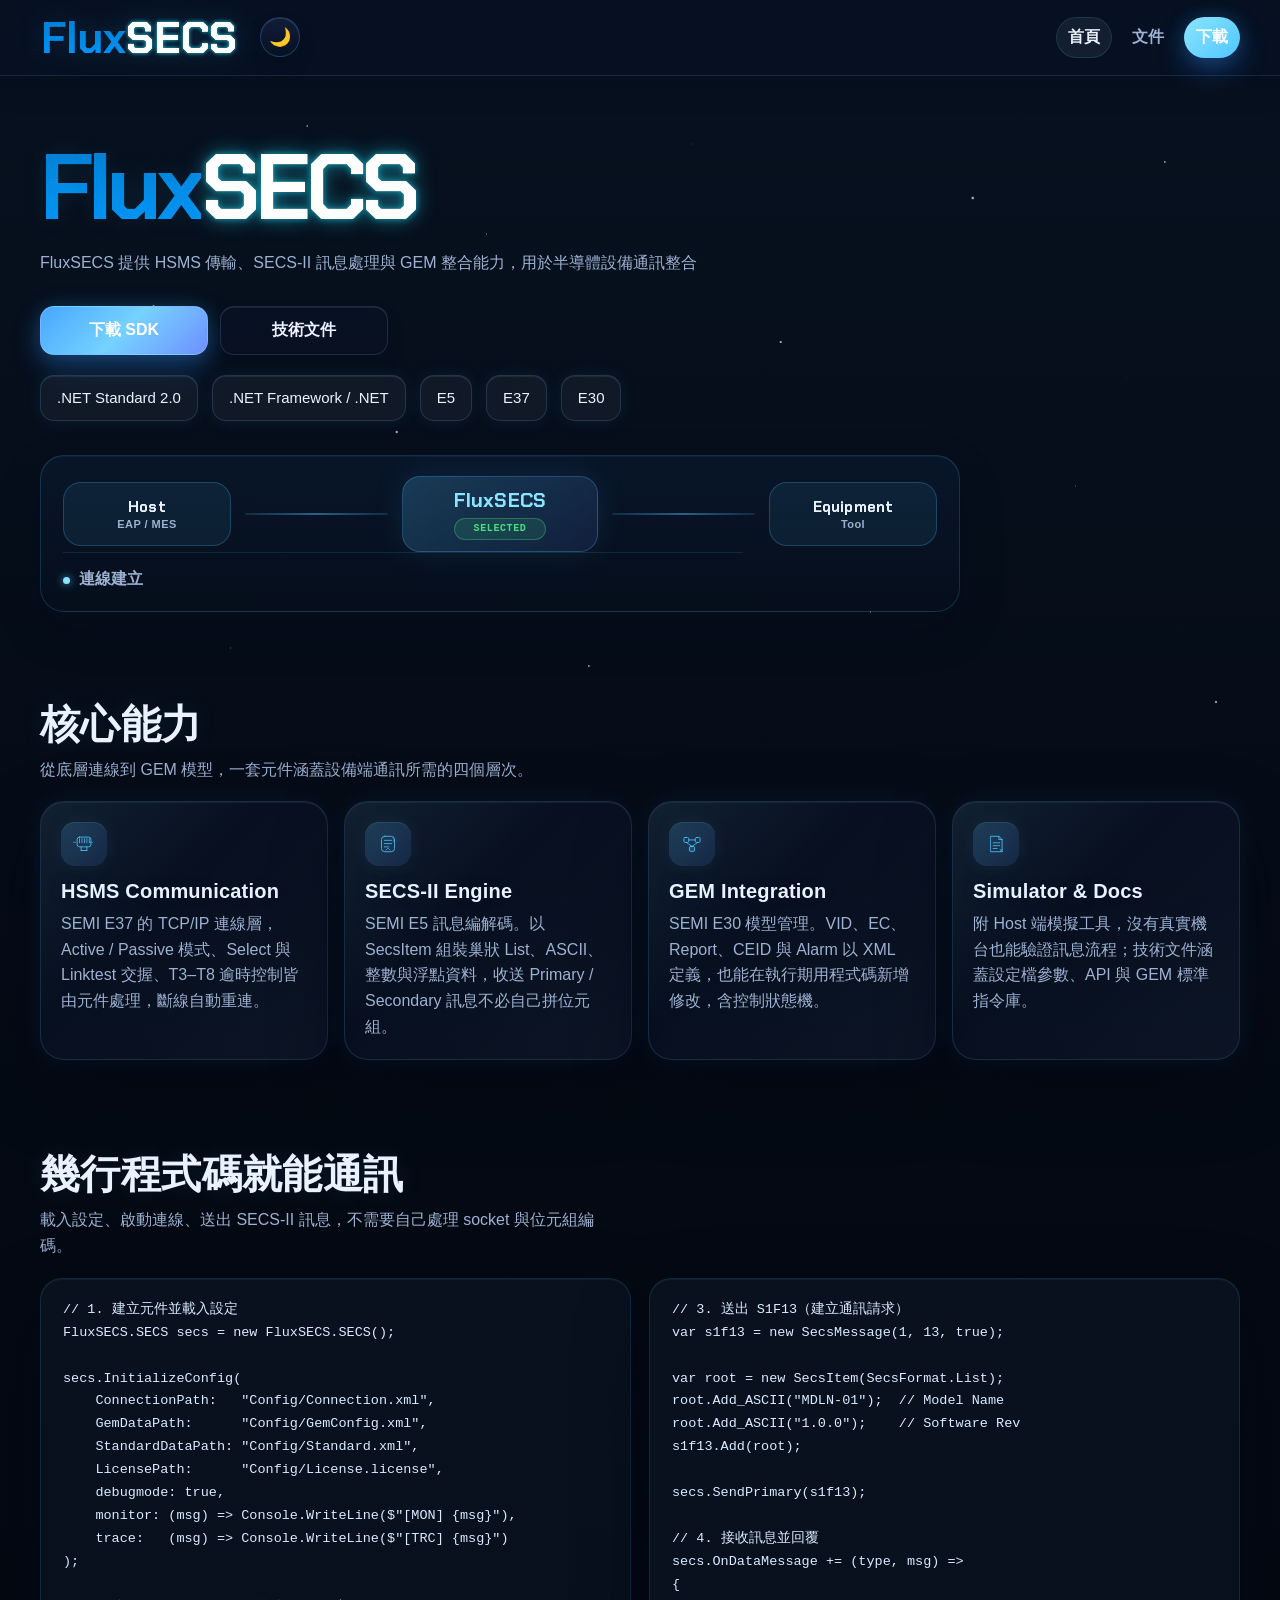
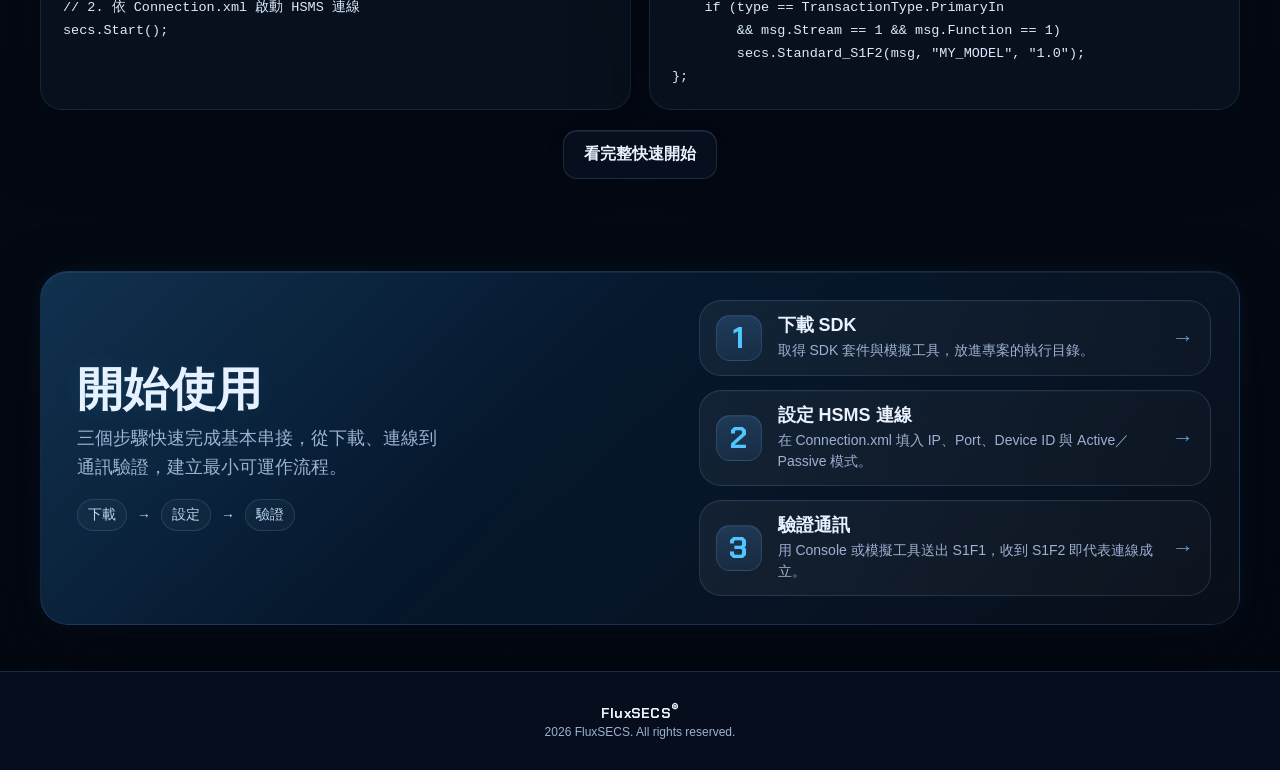
==== commit 110958f1: "Add files via upload" ====
--- a/index.html
+++ b/index.html
@@ -9,7 +9,7 @@
   <link rel="preconnect" href="https://fonts.gstatic.com" crossorigin>
   <link href="https://fonts.googleapis.com/css2?family=Chakra+Petch:wght@500;600;700&display=swap" rel="stylesheet">
   <script>(function(){try{var t=localStorage.getItem('fluxsecs-theme');document.documentElement.setAttribute('data-theme',t==='light'?'light':'dark');}catch(e){document.documentElement.setAttribute('data-theme','dark');}})();</script>
-  <link rel="stylesheet" href="./assets/site.css?v=35">
+  <link rel="stylesheet" href="./assets/site.css?v=37">
   <script src="./assets/site.js?v=35" defer></script>
   <script src="./assets/home-demo.js?v=35" defer></script>
 </head>
@@ -273,7 +273,7 @@
 
     <footer class="footer">
       <div class="container footer-stack">
-        <div class="footer-brand">FluxSECS®</div>
+        <div class="footer-brand">FluxSECS<sup class="registered-mark">®</sup></div>
         <div class="footer-copy">2026 FluxSECS. All rights reserved.</div>
       </div>
     </footer>
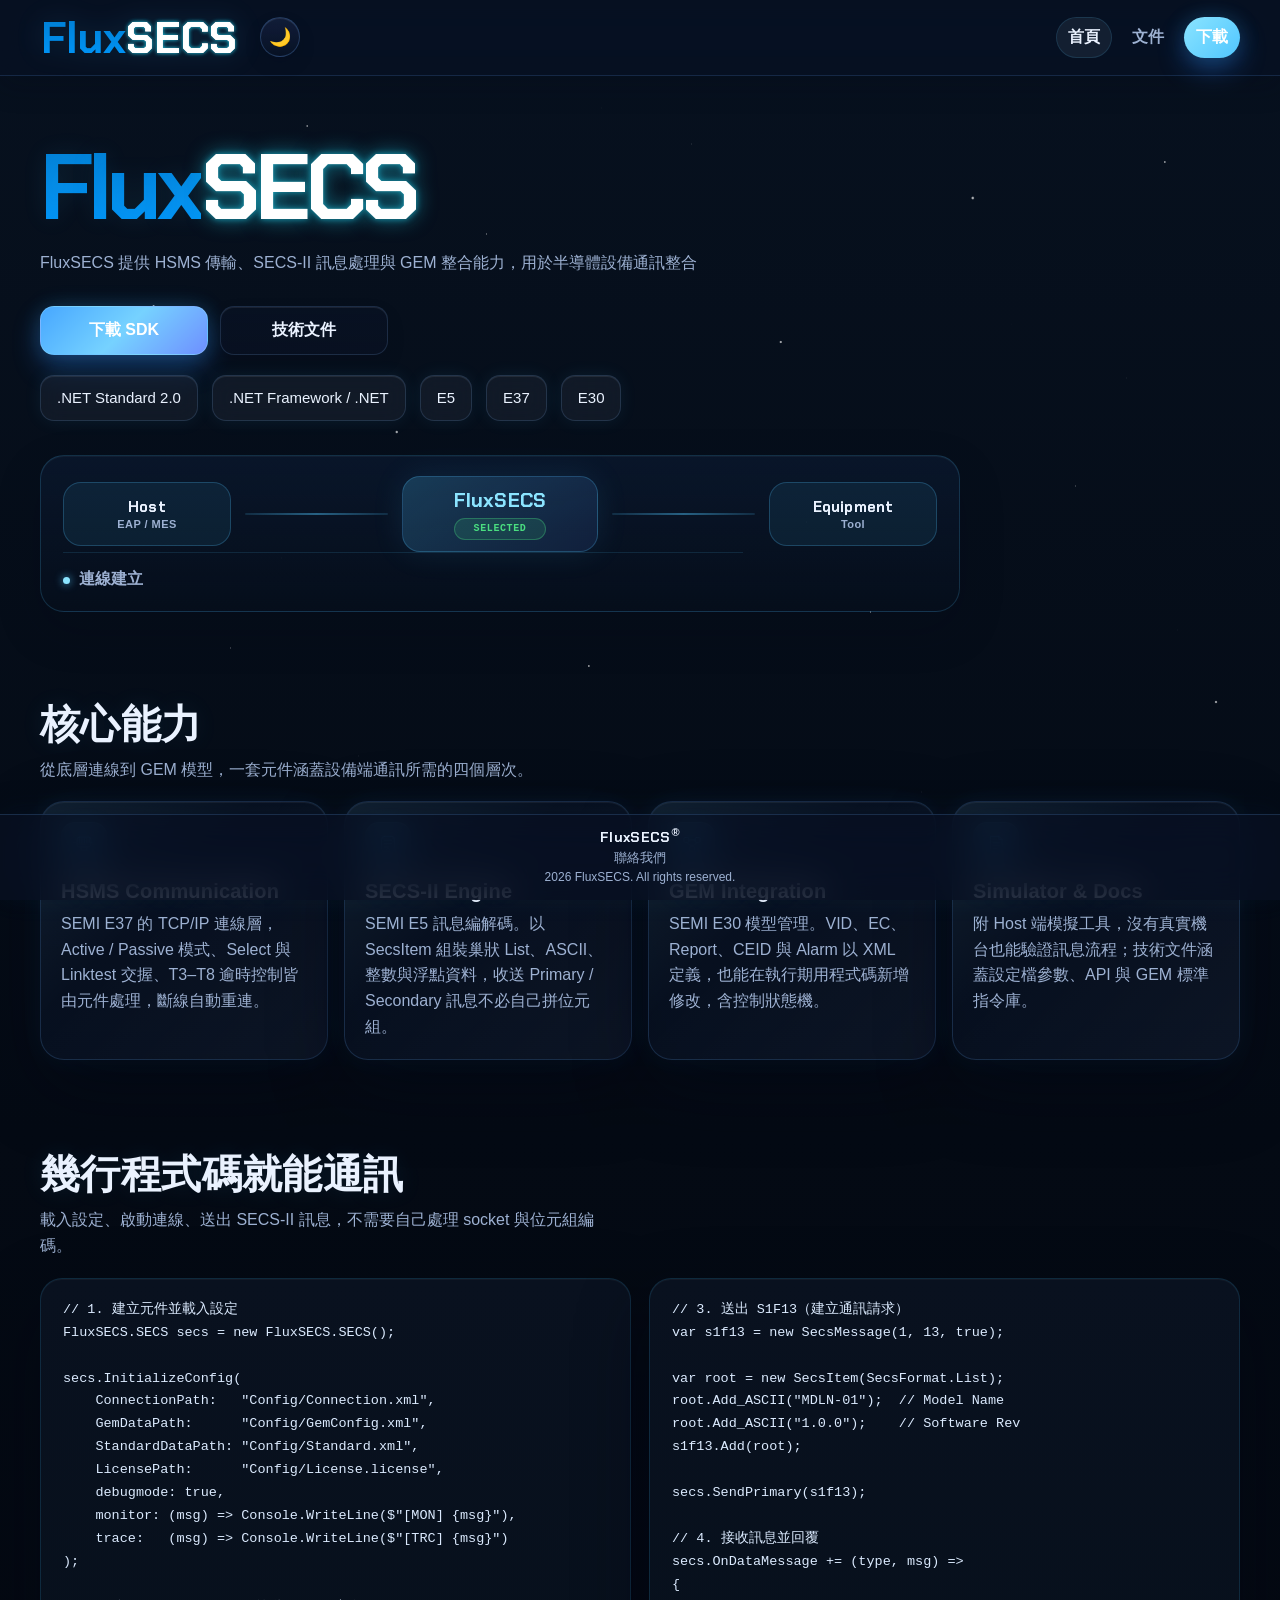
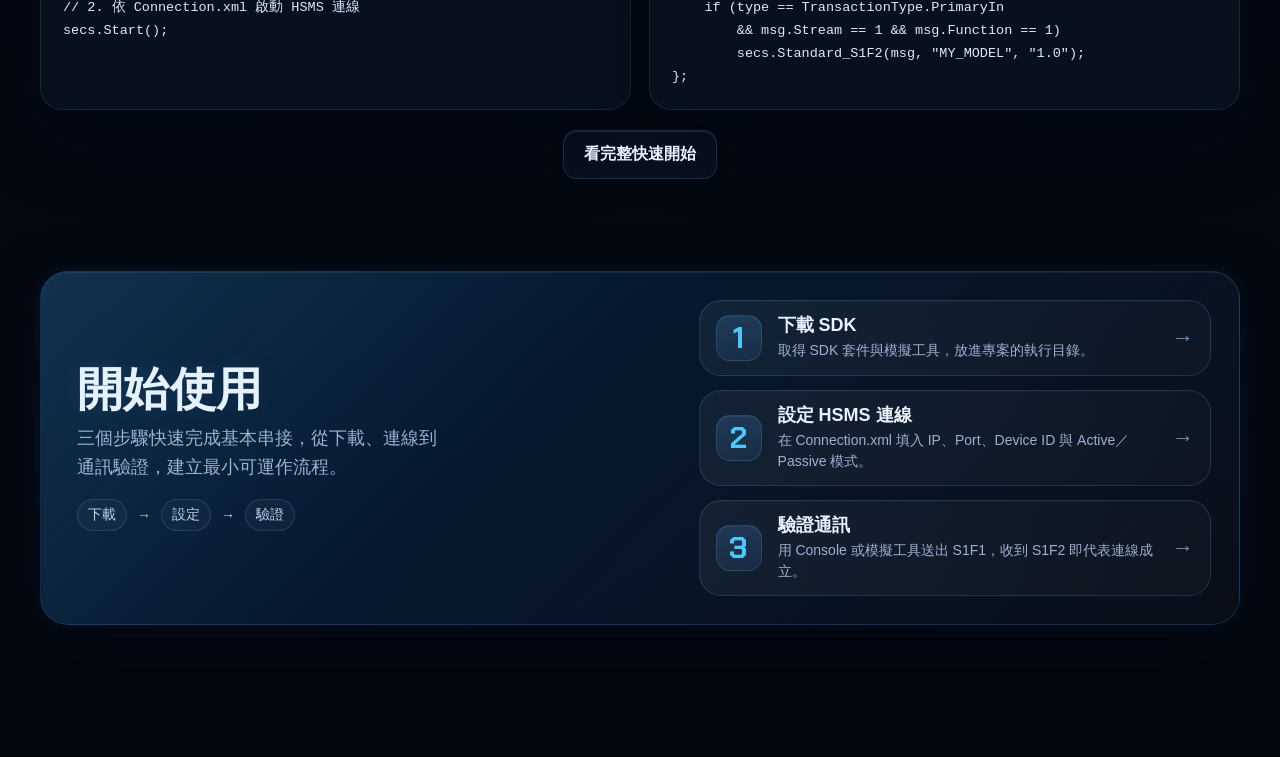
==== commit b913c0fe: "Add files via upload" ====
--- a/index.html
+++ b/index.html
@@ -1,15 +1,16 @@
 <!DOCTYPE html>
 <html lang="zh-Hant" data-theme="dark">
 <head>
+<link rel="canonical" href="https://www.fluxsecs.tw/">
   <meta charset="utf-8"/>
   <meta name="viewport" content="width=device-width, initial-scale=1"/>
-  <title>FluxSECS — 半導體設備通訊 SDK（HSMS / SECS-II / GEM）</title>
+  <title>FluxSECS</title>
   <meta name="description" content="FluxSECS 是 .NET Standard 2.0 的半導體設備通訊 SDK，提供 SEMI E37 HSMS 傳輸、E5 SECS-II 訊息處理與 E30 GEM 整合，並附模擬工具與完整技術文件。"/>
   <link rel="preconnect" href="https://fonts.googleapis.com">
   <link rel="preconnect" href="https://fonts.gstatic.com" crossorigin>
   <link href="https://fonts.googleapis.com/css2?family=Chakra+Petch:wght@500;600;700&display=swap" rel="stylesheet">
   <script>(function(){try{var t=localStorage.getItem('fluxsecs-theme');document.documentElement.setAttribute('data-theme',t==='light'?'light':'dark');}catch(e){document.documentElement.setAttribute('data-theme','dark');}})();</script>
-  <link rel="stylesheet" href="./assets/site.css?v=37">
+  <link rel="stylesheet" href="./assets/site.css?v=40">
   <script src="./assets/site.js?v=35" defer></script>
   <script src="./assets/home-demo.js?v=35" defer></script>
 </head>
@@ -274,6 +275,7 @@
     <footer class="footer">
       <div class="container footer-stack">
         <div class="footer-brand">FluxSECS<sup class="registered-mark">®</sup></div>
+        <a class="footer-contact" href="mailto:Ray@randasoft.com.tw">聯絡我們</a>
         <div class="footer-copy">2026 FluxSECS. All rights reserved.</div>
       </div>
     </footer>
--- a/assets/site.css
+++ b/assets/site.css
@@ -482,6 +482,8 @@
 .footer-stack{display:flex;flex-direction:column;align-items:center;justify-content:center;gap:4px;text-align:center;line-height:1.25;}
 .footer-brand{font:700 14px/1.1 "Chakra Petch", sans-serif;color:var(--text);letter-spacing:.02em;}
 .footer-copy{font-size:12px;color:var(--muted);}
+.footer-contact{font-size:13px;color:var(--muted);text-decoration:none;}
+.footer-contact:hover{color:var(--text);text-decoration:underline;}
 @media (max-width: 980px) {
   body { padding-bottom: 82px; }
   .footer { height: 82px; }
@@ -2413,7 +2415,7 @@
   height: auto;
   min-height: 100vh;
   overflow: visible;
-  padding-bottom: 0;
+  padding-bottom: 86px; /* 預留固定頁尾的高度，內容不會被蓋住 */
 }
 body.flow-page .page-wrap {
   height: auto;
@@ -2425,16 +2427,22 @@
   min-height: 0;
   overflow: visible;
 }
-/* footer 不再固定在畫面底部，改成接在內容後面 */
-body.flow-page .footer {
-  position: static;
-  height: auto;
-  padding: 30px 0;
-  backdrop-filter: none;
-  -webkit-backdrop-filter: none;
-  box-shadow: none;
-}
-body.flow-page .footer .container { height: auto; }
+/* 頁尾固定在畫面底部（與文件頁一致） */
+body.flow-page .page-wrap { min-height: calc(100vh - var(--header-h) - 86px); }
+@media (max-width: 1024px) {
+  /* 小螢幕與文件頁相同：頁尾接在內容後面 */
+  body.flow-page { padding-bottom: 0; }
+  body.flow-page .page-wrap { min-height: calc(100vh - var(--header-h)); }
+  body.flow-page .footer {
+    position: static;
+    margin-top: auto;
+    height: auto;
+    padding: 26px 0;
+    backdrop-filter: none;
+    -webkit-backdrop-filter: none;
+    box-shadow: none;
+  }
+}
 
 /* Hero 主要行動按鈕 */
 .home-hero-actions { margin-top: 28px; }
@@ -2797,6 +2805,22 @@
 @media (min-width: 1025px) {
   .technical-manual-page .tech-main { padding-bottom: 0; }
   .technical-manual-page .tech-main .main-content { padding-bottom: 24px; }
+}
+
+/* v39：桌機左側目錄與右側內容上下切齊
+   右欄：可視區上緣距 header 22px、下緣距 footer 24px
+   左欄：用同樣的上下間距，並套用與內容卡片相同的圓角邊框 */
+@media (min-width: 1025px) {
+  .technical-manual-page .tech-main { padding-bottom: 24px; }
+  .technical-manual-page .tech-main .main-content { padding-bottom: 0; }
+  .technical-manual-page .tech-main .main-content > section:last-of-type { margin-bottom: 0; }
+  .technical-manual-page .tech-sidebar {
+    top: calc(var(--header-h) + 22px);
+    bottom: calc(86px + 24px);
+    border: 1px solid var(--line);
+    border-radius: 24px;
+    box-shadow: var(--shadow);
+  }
 }
 
 .technical-manual-page section[id],
@@ -2924,3 +2948,16 @@
 .download-alt-list a:hover { color: var(--text); text-decoration: underline; }
 .download-alt-list a.is-current { color: var(--text); font-weight: 700; }
 .download-alt-list a.is-current::after { content: " ·目前系統"; font-weight: 500; opacity: .7; }
+
+/* 頁尾 ® 標誌：放大一點、改用系統字型，讓符號比較清楚 */
+.footer-brand .registered-mark {
+  font-family: "Segoe UI", Arial, sans-serif;
+  font-size: 11px;
+  font-weight: 600;
+  line-height: 0;
+  margin-left: 1px;
+  vertical-align: 0;
+  position: relative;
+  top: -0.55em;
+  color: var(--text);
+}
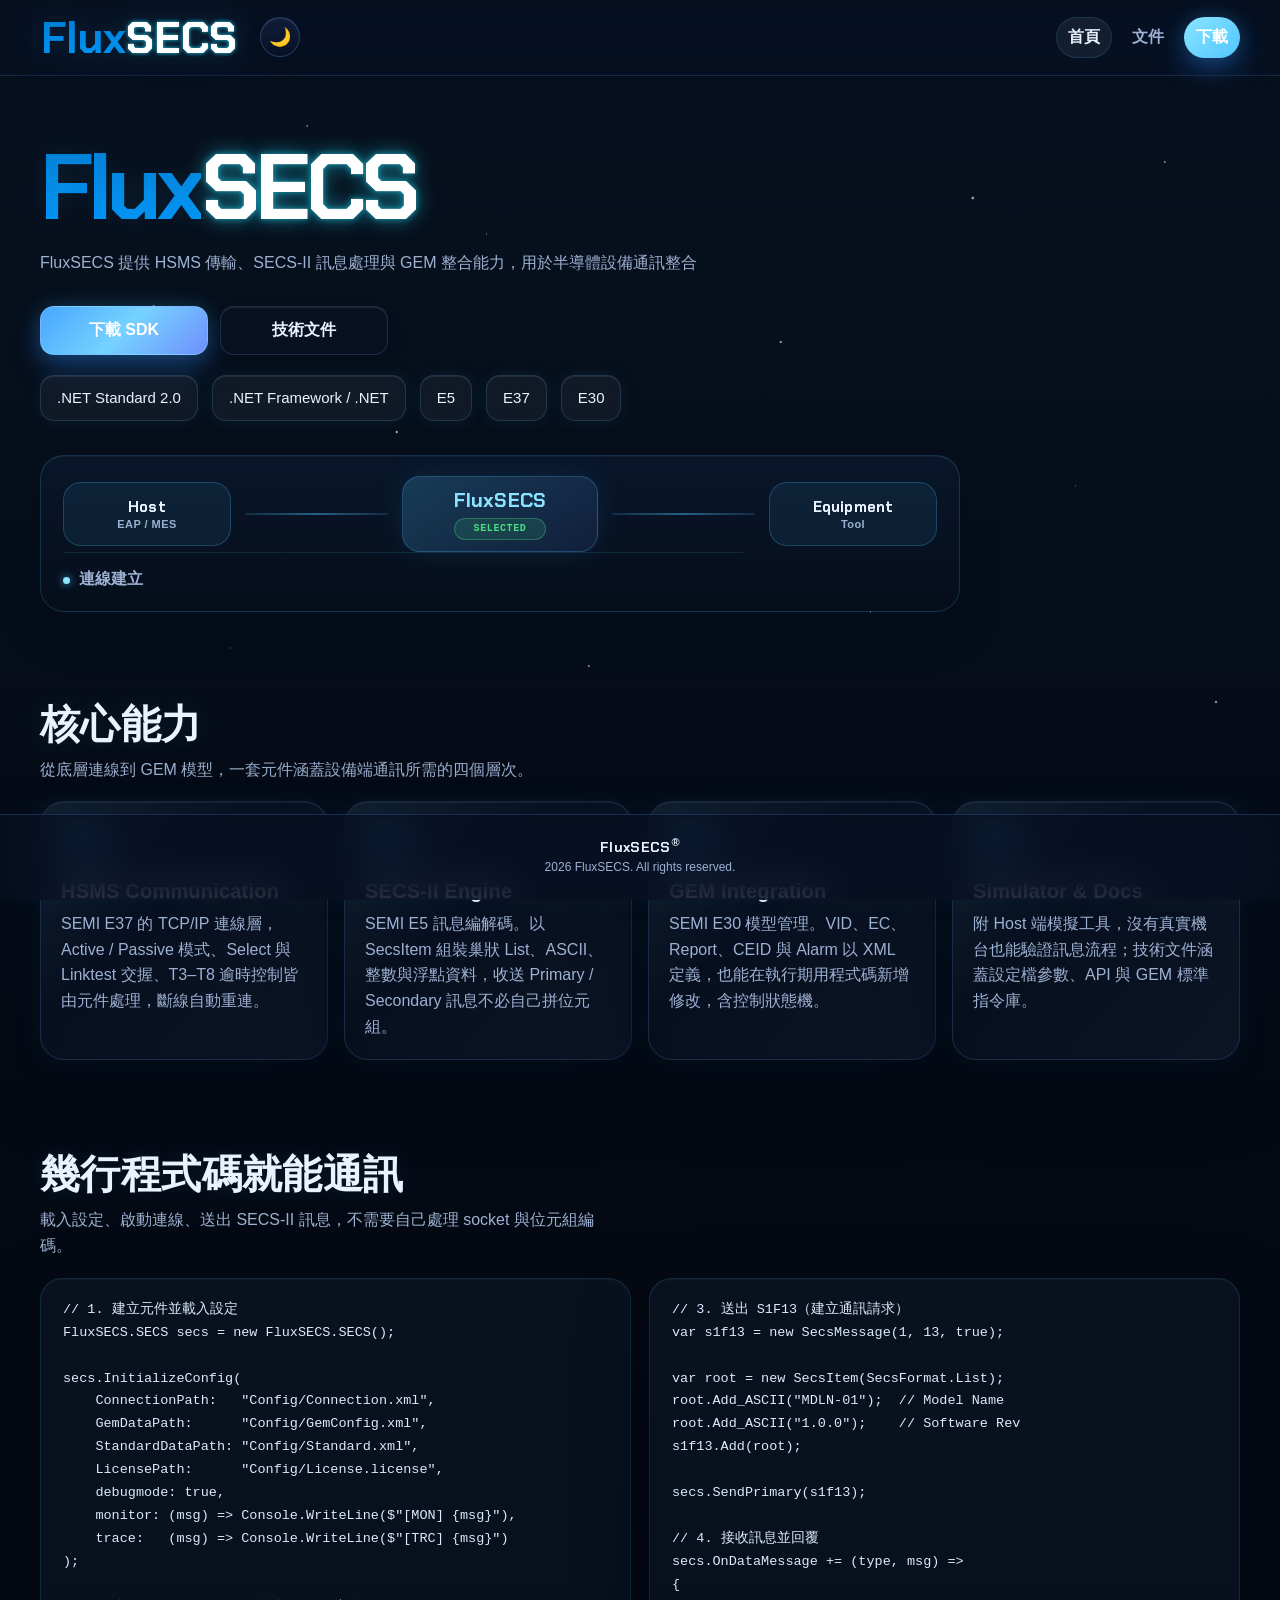
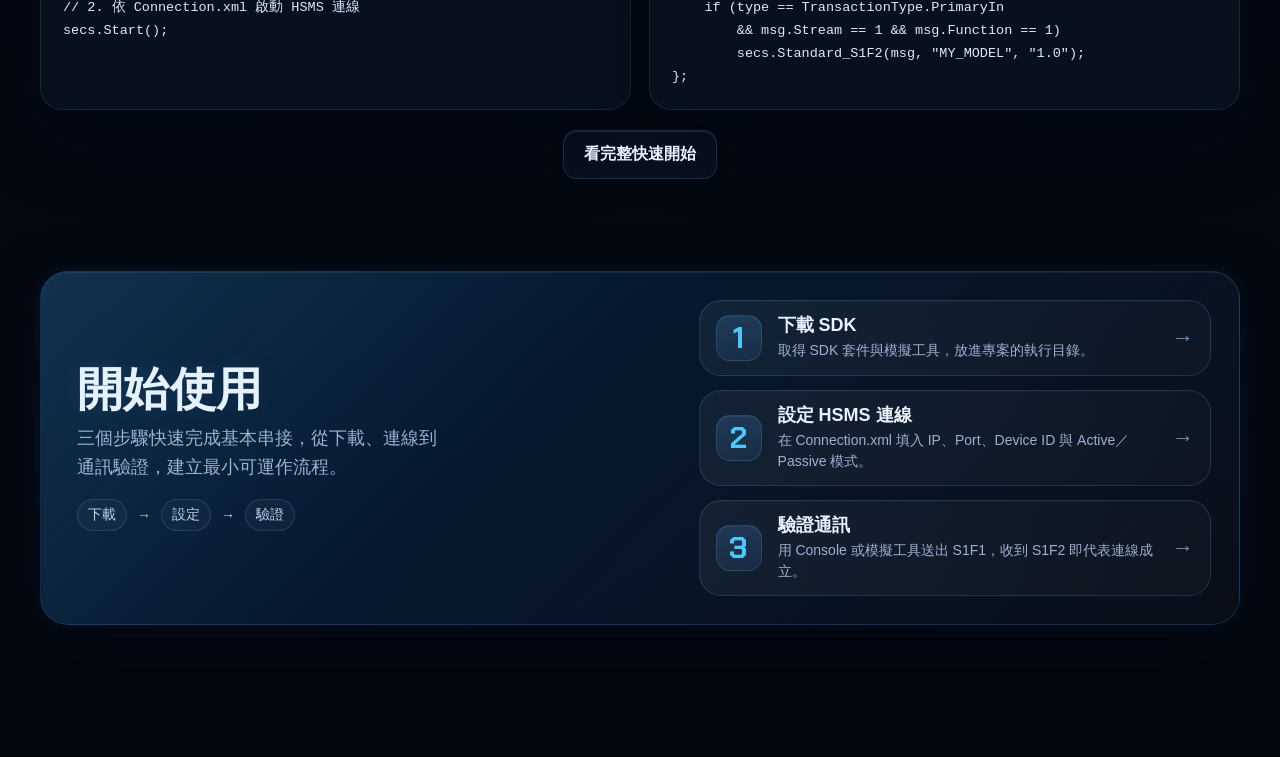
==== commit 3d624fc0: "Add files via upload" ====
--- a/index.html
+++ b/index.html
@@ -10,7 +10,7 @@
   <link rel="preconnect" href="https://fonts.gstatic.com" crossorigin>
   <link href="https://fonts.googleapis.com/css2?family=Chakra+Petch:wght@500;600;700&display=swap" rel="stylesheet">
   <script>(function(){try{var t=localStorage.getItem('fluxsecs-theme');document.documentElement.setAttribute('data-theme',t==='light'?'light':'dark');}catch(e){document.documentElement.setAttribute('data-theme','dark');}})();</script>
-  <link rel="stylesheet" href="./assets/site.css?v=40">
+  <link rel="stylesheet" href="./assets/site.css?v=42">
   <script src="./assets/site.js?v=35" defer></script>
   <script src="./assets/home-demo.js?v=35" defer></script>
 </head>
@@ -275,7 +275,6 @@
     <footer class="footer">
       <div class="container footer-stack">
         <div class="footer-brand">FluxSECS<sup class="registered-mark">®</sup></div>
-        <a class="footer-contact" href="mailto:Ray@randasoft.com.tw">聯絡我們</a>
         <div class="footer-copy">2026 FluxSECS. All rights reserved.</div>
       </div>
     </footer>
--- a/assets/site.css
+++ b/assets/site.css
@@ -482,8 +482,6 @@
 .footer-stack{display:flex;flex-direction:column;align-items:center;justify-content:center;gap:4px;text-align:center;line-height:1.25;}
 .footer-brand{font:700 14px/1.1 "Chakra Petch", sans-serif;color:var(--text);letter-spacing:.02em;}
 .footer-copy{font-size:12px;color:var(--muted);}
-.footer-contact{font-size:13px;color:var(--muted);text-decoration:none;}
-.footer-contact:hover{color:var(--text);text-decoration:underline;}
 @media (max-width: 980px) {
   body { padding-bottom: 82px; }
   .footer { height: 82px; }
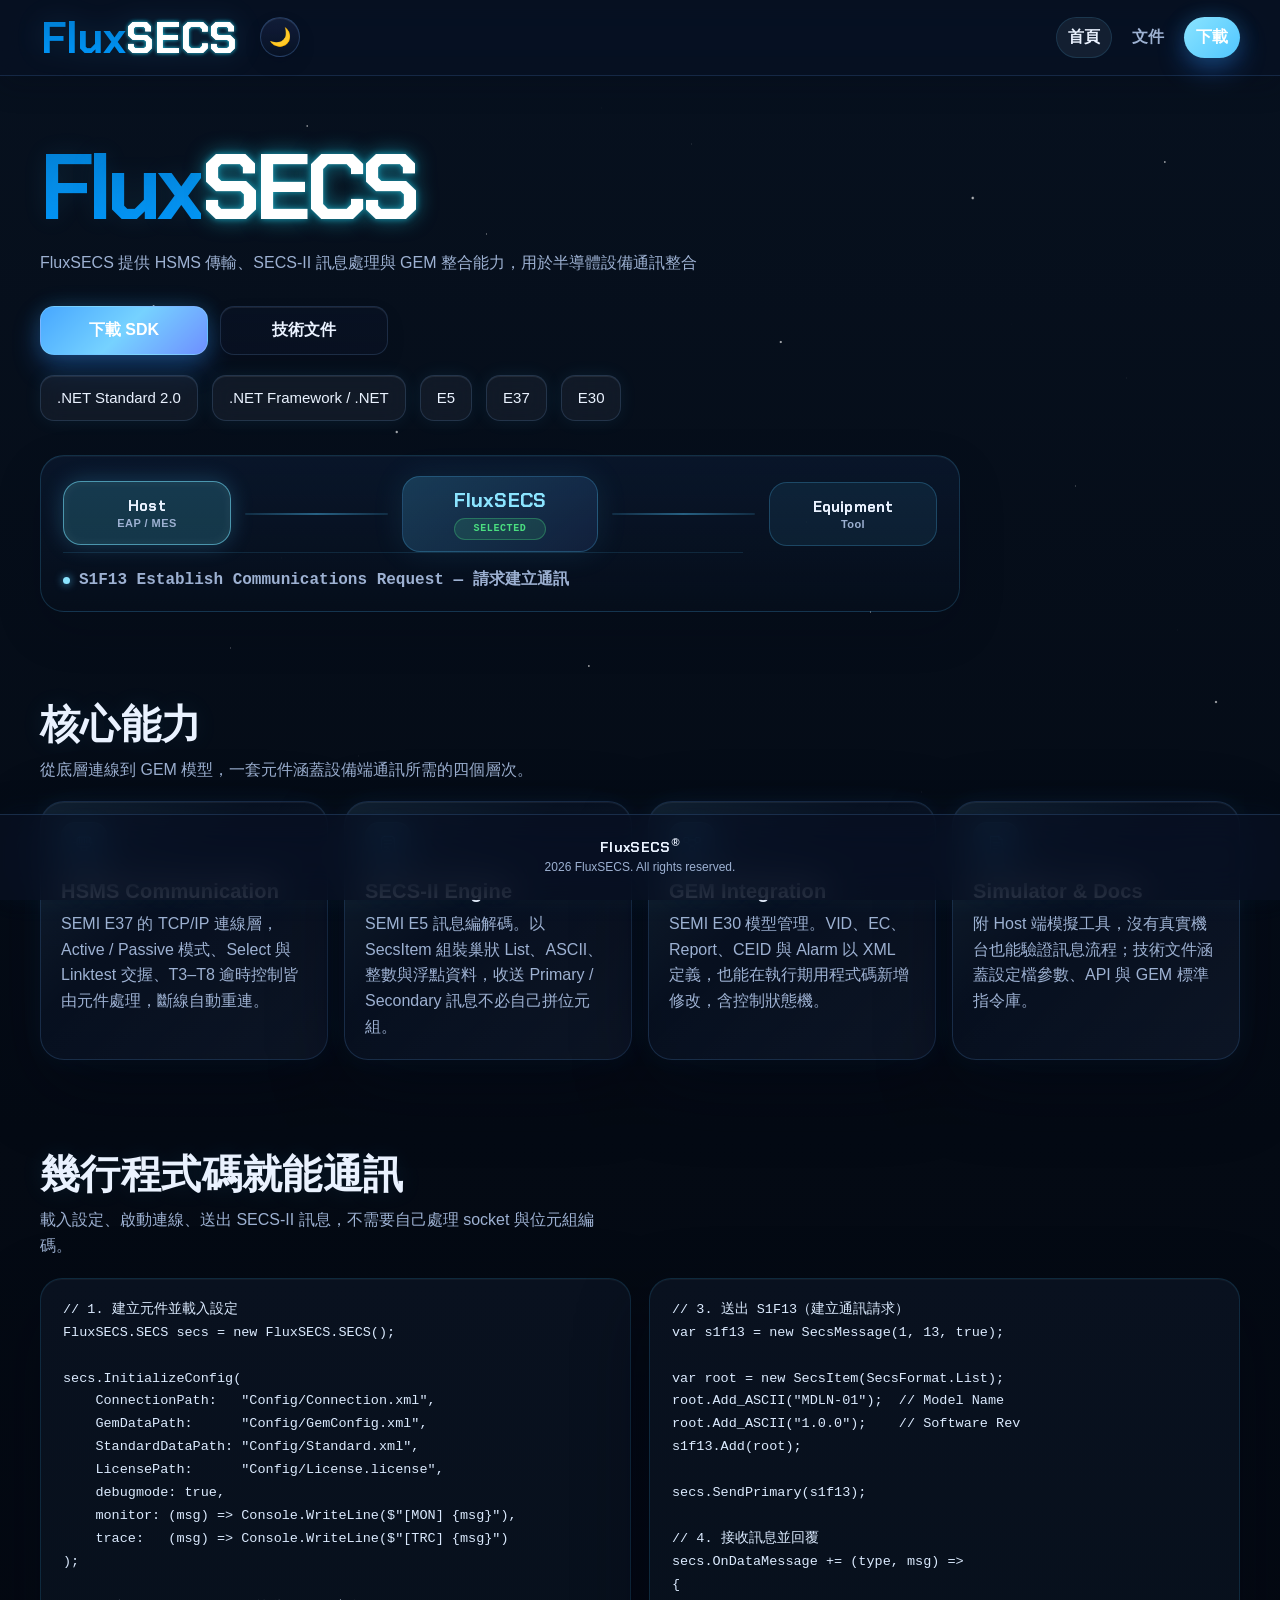
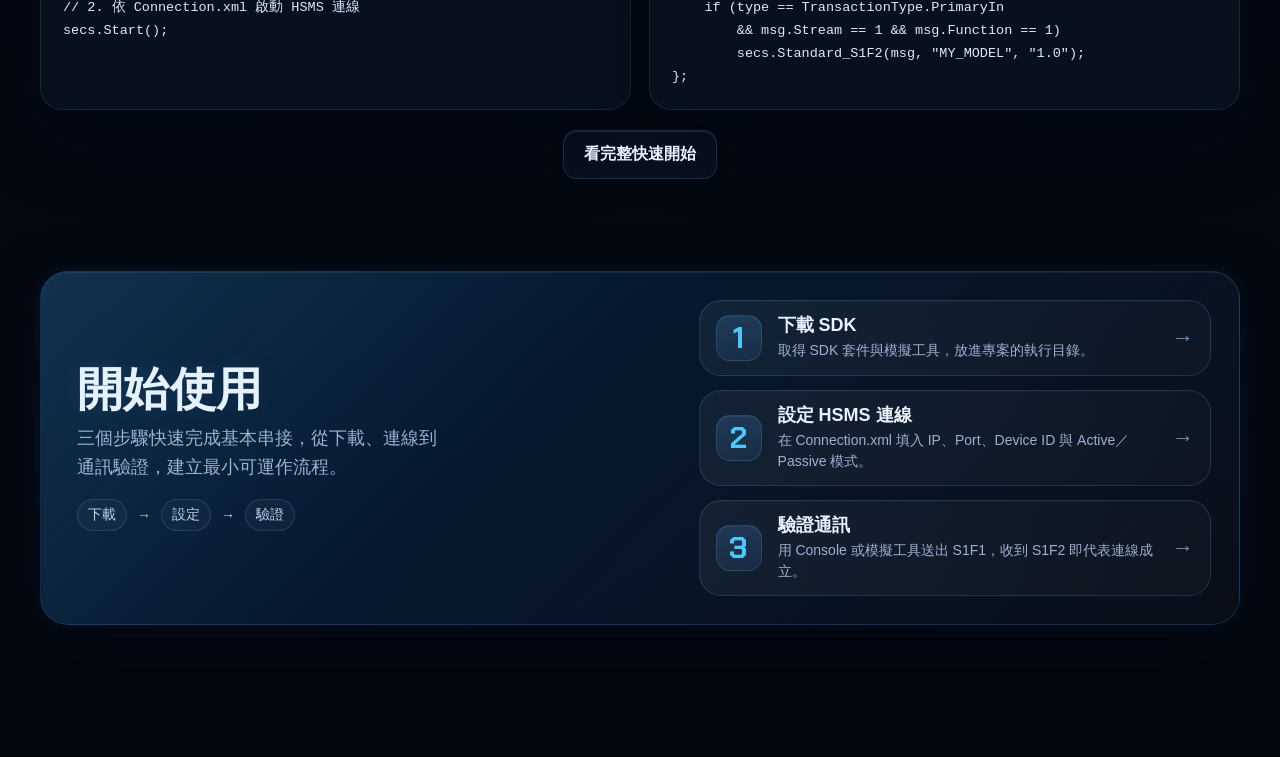
==== commit b2916415: "Add files via upload" ====
--- a/index.html
+++ b/index.html
@@ -10,6 +10,9 @@
   <link rel="preconnect" href="https://fonts.gstatic.com" crossorigin>
   <link href="https://fonts.googleapis.com/css2?family=Chakra+Petch:wght@500;600;700&display=swap" rel="stylesheet">
   <script>(function(){try{var t=localStorage.getItem('fluxsecs-theme');document.documentElement.setAttribute('data-theme',t==='light'?'light':'dark');}catch(e){document.documentElement.setAttribute('data-theme','dark');}})();</script>
+  <link rel="icon" href="./favicon.ico" sizes="any">
+  <link rel="icon" href="./favicon.svg" type="image/svg+xml">
+  <link rel="apple-touch-icon" href="./apple-touch-icon.png">
   <link rel="stylesheet" href="./assets/site.css?v=42">
   <script src="./assets/site.js?v=35" defer></script>
   <script src="./assets/home-demo.js?v=35" defer></script>
